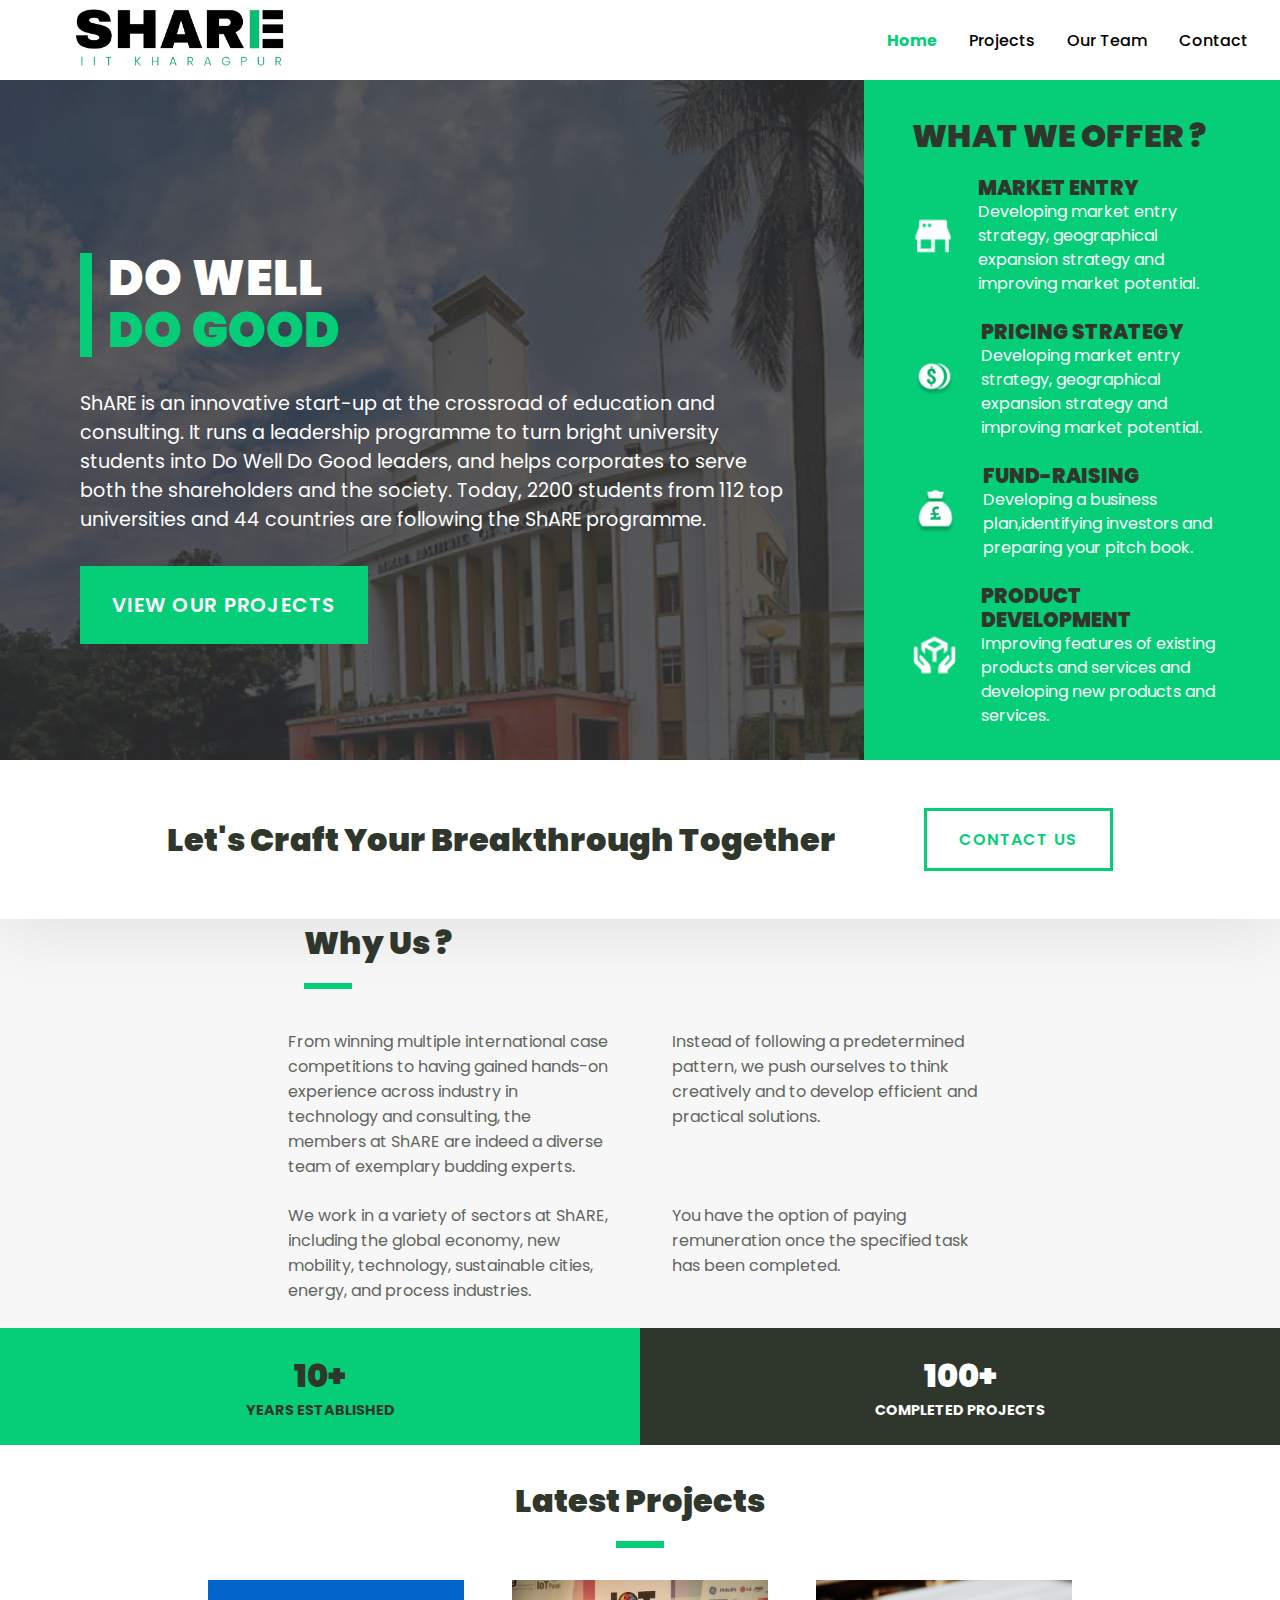
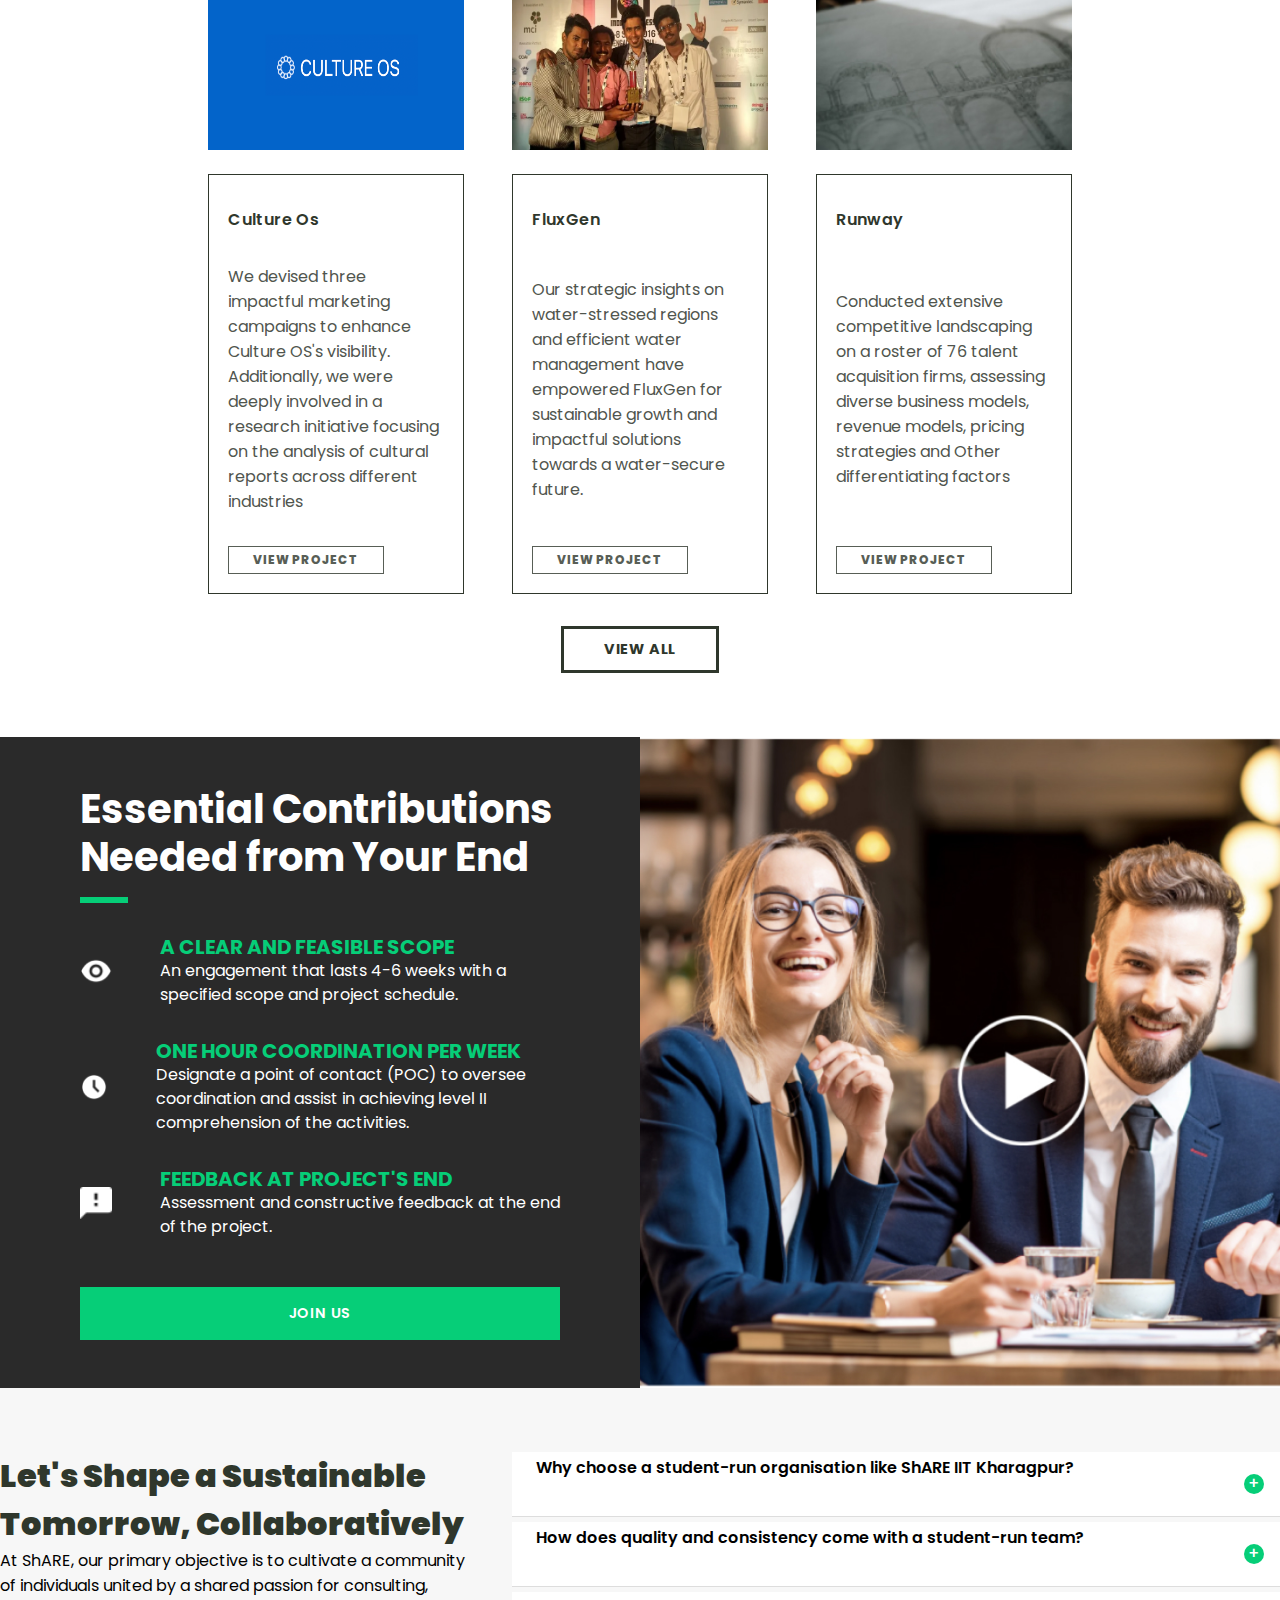
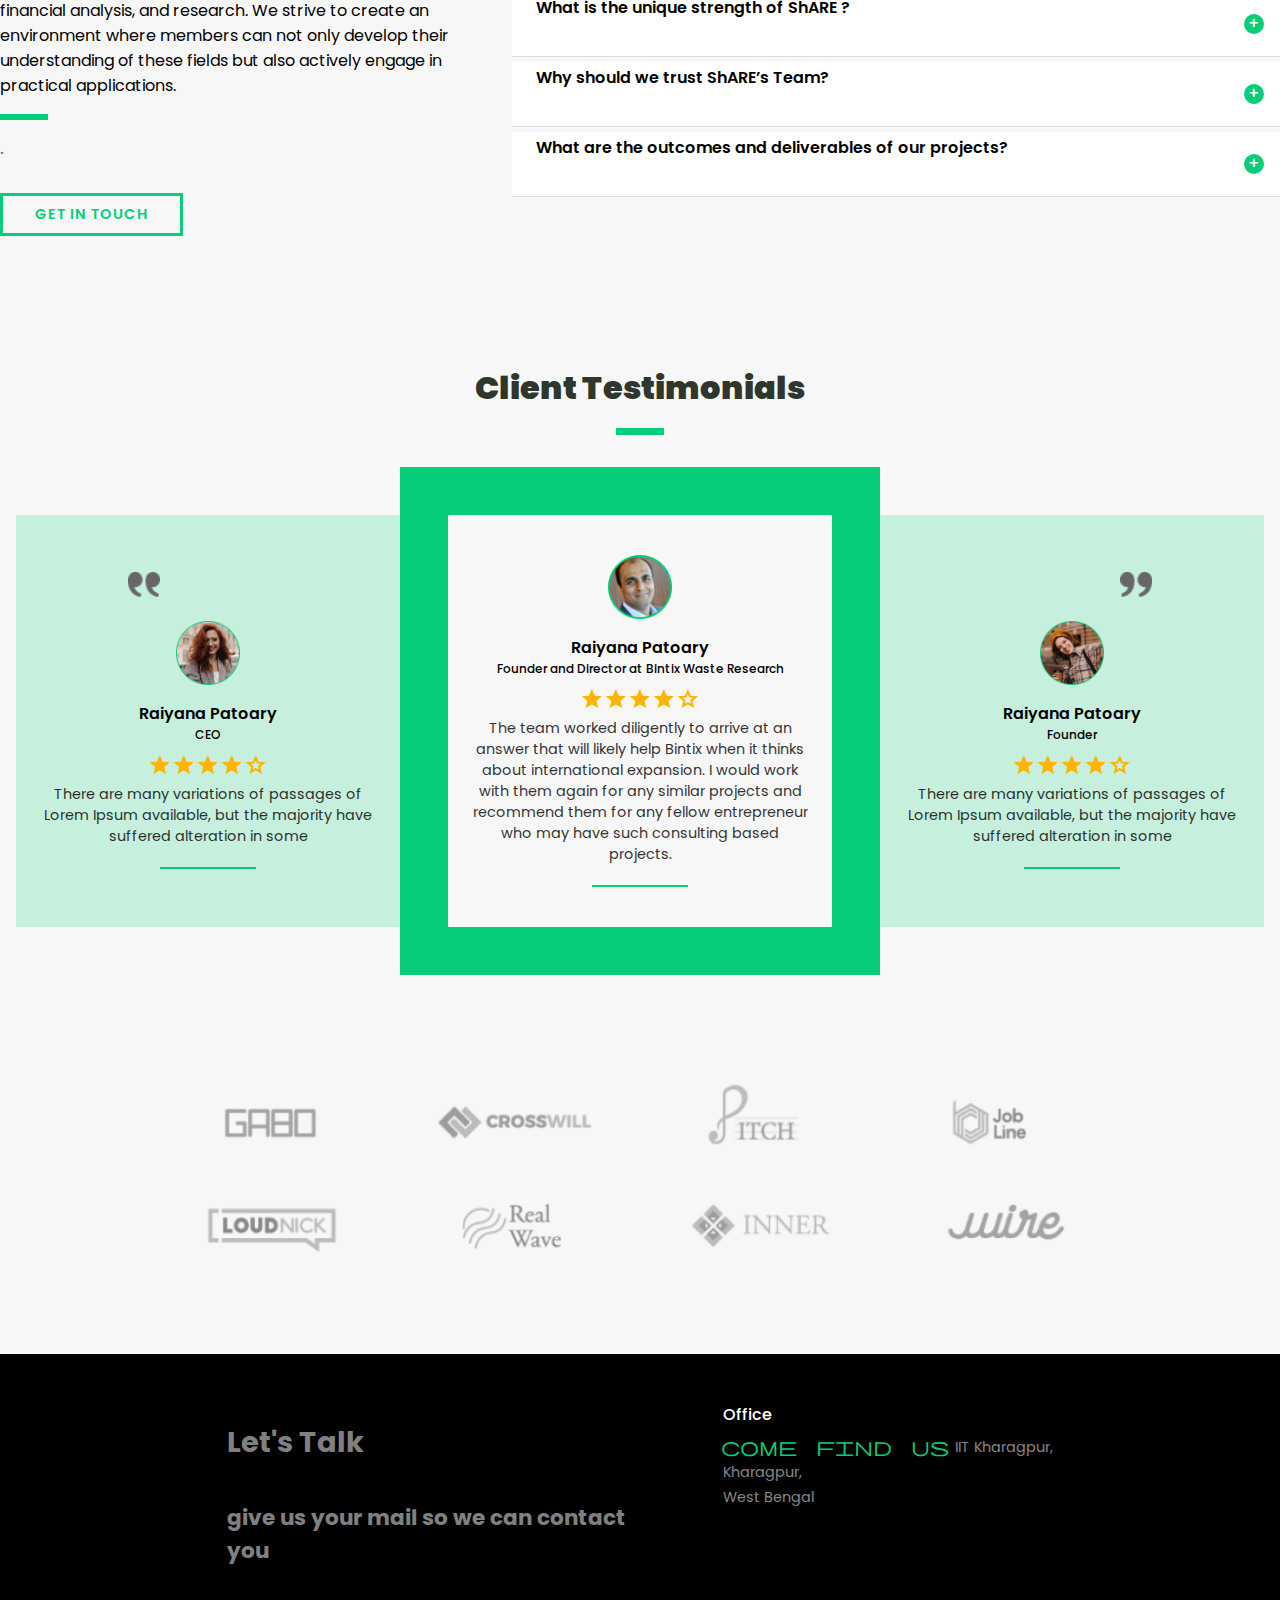
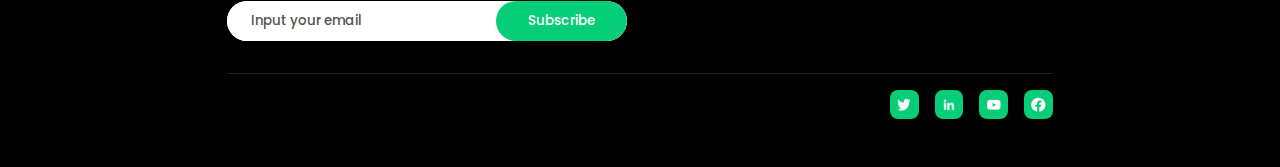
==== index.html @ a3099531 "Add files via upload" ====
<!DOCTYPE html>
<html lang="en">
<head>
    <meta charset="UTF-8">
    <meta name="viewport" content="width=device-width, initial-scale=1.0">
    <title>ShARE - IIT Kharagpur</title>
    <link rel="stylesheet" href="style.css">
</head>
<body>
    <div id="navbar">
        
        <div id="navLogo">
            <input id="menu" class="material-symbols-outlined" type="button" value="menu">
            <div id="sidebar">
                <a href="/" style="color: #06ce78; font-weight: bolder;">Home</a>
                <a href="projects.html">Projects</a>
                <a href="Team.html">Our Team</a>
                <a href="contact.html">Contact</a>
            </div>
            <img src="assets/Logo_Share.png" alt="" id="logo">
        </div>
        <div id="navLinks">
            <a href="/" style="color: #06ce78; font-weight: bolder;">Home</a>
            <a href="projects.html">Projects</a>
            <a href="Team.html">Our Team</a>
            <a href="contact.html">Contact</a>
        </div>
    </div>


    <div id="hero">
        <div id="heroLeft">
            <!-- <img id="heroBgImg" src="assets/hero-bg.jpg"> -->
            <div id="heroLeftContent">
                <br>
                <div id="heroMotto">
                    <span>DO WELL</span>
                    <span>DO GOOD</span>
                </div>
                <div id="heroAbout">
                    ShARE is an innovative start-up at the crossroad of education and consulting. It runs a leadership programme to turn bright university students into Do Well Do Good leaders, and helps corporates to serve both the shareholders and the society. Today, 2200 students from 112 top universities and 44 countries are following the ShARE programme.
                </div>
                <a href= "projects.html"><input id="heroBtn" type="button" value="VIEW OUR PROJECTS"></a>
            </div>
            
        </div>

        <div id="heroRight">
            <span id="heroOfferTitle">WHAT WE OFFER ?</span>
            <div id="heroOfferList">
                <div class="heroOfferItem">
                    <img class="heroOfferImg" src="assets/offer1.png">
                    <div class="heroOfferInfo">
                        <span class="heroOfferHead">MARKET ENTRY</span>
                        <span class="heroOfferText">Developing market entry strategy, geographical expansion strategy and improving market potential.
                        </span>
                    </div>
                </div>
                <div class="heroOfferItem">
                    <img class="heroOfferImg" src="assets/offer2.png">
                    <div class="heroOfferInfo">
                        <span class="heroOfferHead">PRICING STRATEGY</span>
                        <span class="heroOfferText">Developing market entry strategy, geographical expansion strategy and improving market potential.
                        </span>
                    </div>
                </div>
                <div class="heroOfferItem">
                    <img class="heroOfferImg" src="assets/offer3.png">
                    <div class="heroOfferInfo">
                        <span class="heroOfferHead">FUND-RAISING</span>
                        <span class="heroOfferText">Developing a business plan,identifying investors and preparing your pitch book.
                        </span>
                    </div>
                </div>
                <div class="heroOfferItem">
                    <img class="heroOfferImg" src="assets/offer4.png">
                    <div class="heroOfferInfo">
                        <span class="heroOfferHead">PRODUCT DEVELOPMENT</span>
                        <span class="heroOfferText">Improving features of existing products and services and developing new products and services.
                        </span>
                    </div>
                </div>
            </div>
        </div>

    </div>

    <div id="callToAction">
        <span>Let's Craft Your Breakthrough Together</span>
        <a href="contact.html"><input type="button" value="CONTACT US"></a>
    </div>

    <div id="whyUs">
        <div id="whyUsInfo">
            <span id="whyUsHead">Why Us ?<div class="greenBar"></div></span>
            <div class="whyUsTextBlock">
                <span>From winning multiple international case competitions to having gained hands-on experience across industry in technology and consulting, the members at ShARE are indeed a diverse team of exemplary budding experts.</span>
                <span>Instead of following a predetermined pattern, we push ourselves to think creatively and to develop efficient and practical solutions.</span>
            </div>
            <div class="whyUsTextBlock">
                <span>We work in a variety of sectors at ShARE, including the global economy, new mobility, technology, sustainable cities, energy, and process industries.</span>
                <span>You have the option of paying remuneration once the specified task has been completed.</span>
            </div>
            <br>
            <div id="whyUsStats">
                <div>
                    <span>10+</span>
                    <span>YEARS ESTABLISHED</span>
                </div>
                <div>
                    <span>100+</span>
                    <span>COMPLETED PROJECTS</span>
                </div>
            </div>
        </div>

    </div>

    <div id="projects">
        <span id="projectsHead">Latest Projects</span>
        <div class="greenBar"></div>
        <div id="projectsList">
            <div class="projectsItem">
                <img src="assets/CultureOS.png" alt="">
                <div class="projectInfo">
                    <span class="projectTitle">Culture Os</span>
                    <span class="projectText"> We devised three impactful marketing campaigns to enhance Culture OS's visibility. Additionally, we were deeply involved in a research initiative focusing on the analysis of cultural reports across different industries</span>
                    <input class="openProjectBtn" type="button" value="VIEW PROJECT">
                </div>
            </div>
            <div class="projectsItem">
                <img src="assets/Ganesh.jpg.webp" alt="">
                <div class="projectInfo">
                    <span class="projectTitle">FluxGen</span>
                    <span class="projectText">Our strategic insights on water-stressed regions and efficient water management have empowered FluxGen for sustainable growth and impactful solutions towards a water-secure future. </span>
                    <input class="openProjectBtn" type="button" value="VIEW PROJECT">
                </div>
            </div>
            <div class="projectsItem">
                <img src="assets/proj3.jpg" alt="">
                <div class="projectInfo">
                    <span class="projectTitle">Runway</span>
                    <span class="projectText">Conducted extensive competitive landscaping on a roster of 76 talent acquisition firms,
                        assessing diverse business models, revenue models, pricing strategies and Other differentiating factors</span>
                    <input class="openProjectBtn" type="button" value="VIEW PROJECT">
                </div>
            </div>
        </div>
        <a href="projects.html"><input id="openAllProjects" type="button" value="VIEW ALL"></a>
    </div>

    <div id="joinUs">
        <div id="joinUsContent">
            <span id="joinUsTitle">Essential Contributions Needed from Your End <div class="greenBar"></div></span>
            <div id="joinUsList">
                <div class="joinUsItem">
                    <img class="joinUsImg" src="assets/Eye.png">
                    <div class="joinUsInfo">
                        <span class="joinUsHead">A CLEAR AND FEASIBLE SCOPE</span>
                        <span class="joinUsText">An engagement that lasts 4-6 weeks with a specified scope and project schedule.
                        </span>
                    </div>
                </div>
                <div class="joinUsItem">
                    <img class="joinUsImg" src="assets/Clock.png">
                    <div class="joinUsInfo">
                        <span class="joinUsHead">ONE HOUR COORDINATION PER WEEK</span>
                        <span class="joinUsText">Designate a point of contact (POC) to oversee coordination and assist in achieving level II comprehension of the activities.
                        </span>
                    </div>
                </div>
                <div class="joinUsItem">
                    <img class="joinUsImg" src="assets/Vector.png">
                    <div class="joinUsInfo">
                        <span class="joinUsHead">FEEDBACK AT PROJECT'S END</span>
                        <span class="joinUsText">Assessment and constructive feedback at the end of the project.
                        </span>
                    </div>
                </div>
            </div>
            <input id="joinUsBtn" type="button" value="JOIN US">

        </div>
        <img src="assets/video-preview.jpg" alt="">
    </div>

    <div id="FAQ">
        <div id="FAQContent">
            <span id="FAQHeader">Let's Shape a Sustainable Tomorrow, Collaboratively</span>
            <span>At ShARE, our primary objective is to cultivate a community of individuals united by a shared passion for consulting, financial analysis, and research. We strive to create an environment where members can not only develop their understanding of these fields but also actively engage in practical applications.
            </span>
            <div class="greenBar"></div>
            <span id="FAQText"> .</span>
            <input id="getInTouchBtn" type="button" value="GET IN TOUCH">
        </div>

        <div id="FAQAccordian">

            <div class="FAQItem">
                <div class="FAQquestion">
                    <span>Why choose a student-run organisation like ShARE IIT Kharagpur?
                    </span>
                </div>
                <span>ShARE offers startups a unique advantage with its agile, cost-effective approach. Leveraging the fresh perspective of student members, the firm provides innovative solutions, competitive pricing, and unparalleled commitment. Backed by leaders with experience at top firms, ShARE brings dedication and enthusiasm, fostering long-term, mutually beneficial partnerships for success. </span>
            </div>

            <div class="FAQItem">
                <div class="FAQquestion">
                    <span>How does quality and consistency come with a student-run team?</span>
                </div>
                <span>ShARE, despite being student-run, upholds professionalism through rigorous recruitment, selecting high-achieving individuals with relevant expertise. Faculty mentorship from experienced IIT KGP staff ensures adherence to industry best practices. With a proven track record of surpassing expectations, ShARE's blend of youthful energy and mentorship distinguishes it, offering impactful and reliable project delivery.</span>
            </div>

            <div class="FAQItem">
                <div class="FAQquestion">
                    <span>What is the unique strength of ShARE ?
                    </span>
                </div>
                <span>Collaborating with ShARE brings benefits, but considerations include aligning schedules due to academic commitments, acknowledging the learning curve of student members, and addressing potential resource limitations. While offering fresh perspectives, ShARE transparently communicates its capacity constraints, suggesting scalability may be better suited for larger teams, yet offering adaptable solutions within its scope. </span>
            </div>

            <div class="FAQItem">
                <div class="FAQquestion">
                    <span> Why should we trust ShARE’s Team?</span>
                </div>
                <span>College consulting firms build trust by demonstrating expertise through successful                outcomes, transparent communication about services and fees, providing client testimonials and references, maintaining confidentiality, and fostering a client-centric approach. Consistent delivery on promises, ethical practices, and a focus on client success further enhance credibility and trustworthiness.
                </span>
            </div>

            <div class="FAQItem">
                <div class="FAQquestion">
                    <span>What are the outcomes and deliverables of our projects?</span>
                </div>
                <span>Offering market research, data analysis, business plans, and implementation strategies demonstrates a comprehensive consulting approach, showcasing a commitment to delivering valuable insights. Our society becomes a valuable resource for businesses seeking effective consulting services.</span>
            </div>
        </div>
    </div>

    <div id="reviews">
        <span id="reviewsHead">Client Testimonials</span>
        <div class="greenBar"></div>
        <div id="testimonials">
            <div id="review1">
                <img src="assets/apostrophe-open.png">
                <img class="reviewImg" src="assets/reviewer1.png">
                <span class="reviewName">Raiyana Patoary</span>
                <span class="reviewPosition">CEO</span>
                <div class="rating">
                    <span class="material-symbols-outlined" style="font-variation-settings: 'FILL' 1, 'wght' 400, 'GRAD' 0, 'opsz' 24">star</span>
                    <span class="material-symbols-outlined" style="font-variation-settings: 'FILL' 1, 'wght' 400, 'GRAD' 0, 'opsz' 24">star</span>
                    <span class="material-symbols-outlined" style="font-variation-settings: 'FILL' 1, 'wght' 400, 'GRAD' 0, 'opsz' 24">star</span>
                    <span class="material-symbols-outlined" style="font-variation-settings: 'FILL' 1, 'wght' 400, 'GRAD' 0, 'opsz' 24">star</span>
                    <span class="material-symbols-outlined" style="font-variation-settings: 'FILL' 0, 'wght' 400, 'GRAD' 0, 'opsz' 24">star</span>
                </div>
                <span class="reviewText">There are many variations of passages of Lorem Ipsum available, but the majority have suffered alteration in some</span>
                <div class="greenBarLong"></div>
            </div>

            <div id="review2">
                <img class="reviewImg" src="assets/reviewer2.png">
                <span class="reviewName">Raiyana Patoary</span>
                <span class="reviewPosition">Founder and Director at Bintix Waste Research</span>
                <div class="rating">
                    <span class="material-symbols-outlined" style="font-variation-settings: 'FILL' 1, 'wght' 400, 'GRAD' 0, 'opsz' 24">star</span>
                    <span class="material-symbols-outlined" style="font-variation-settings: 'FILL' 1, 'wght' 400, 'GRAD' 0, 'opsz' 24">star</span>
                    <span class="material-symbols-outlined" style="font-variation-settings: 'FILL' 1, 'wght' 400, 'GRAD' 0, 'opsz' 24">star</span>
                    <span class="material-symbols-outlined" style="font-variation-settings: 'FILL' 1, 'wght' 400, 'GRAD' 0, 'opsz' 24">star</span>
                    <span class="material-symbols-outlined" style="font-variation-settings: 'FILL' 0, 'wght' 400, 'GRAD' 0, 'opsz' 24">star</span>
                </div>
                <span class="reviewText">The team worked diligently to arrive at an answer that will likely help Bintix when it thinks about international expansion. I would work with them again for any similar projects and recommend them for any fellow entrepreneur who may have such consulting based projects.</span>
                <div class="greenBarLong"></div>
            </div>

            <div id="review3">
                <img src="assets/apostrophe-close.png">
                <img class="reviewImg" src="assets/reviewer3.png">
                <span class="reviewName">Raiyana Patoary</span>
                <span class="reviewPosition">Founder</span>
                <div class="rating">
                    <span class="material-symbols-outlined" style="font-variation-settings: 'FILL' 1, 'wght' 400, 'GRAD' 0, 'opsz' 24">star</span>
                    <span class="material-symbols-outlined" style="font-variation-settings: 'FILL' 1, 'wght' 400, 'GRAD' 0, 'opsz' 24">star</span>
                    <span class="material-symbols-outlined" style="font-variation-settings: 'FILL' 1, 'wght' 400, 'GRAD' 0, 'opsz' 24">star</span>
                    <span class="material-symbols-outlined" style="font-variation-settings: 'FILL' 1, 'wght' 400, 'GRAD' 0, 'opsz' 24">star</span>
                    <span class="material-symbols-outlined" style="font-variation-settings: 'FILL' 0, 'wght' 400, 'GRAD' 0, 'opsz' 24">star</span>
                </div>
                <span class="reviewText">There are many variations of passages of Lorem Ipsum available, but the majority have suffered alteration in some</span>
                <div class="greenBarLong"></div>
            </div>
        </div>
        <div class="slider-container">
            <div class="slides">
                <div class="slide"><img src="assets/c2.png" alt="Image 1"></div>
                <div class="slide"><img src="assets/c1.png" alt="Image 2"></div>
                <div class="slide"><img src="assets/c3.png" alt="Image 3"></div>
                <!-- Add more slides as needed -->
            </div>
        
            <div class="slider-btn prev" onclick="prevSlide()">&#10094;</div>
            <div class="slider-btn next" onclick="nextSlide()">&#10095;</div>
        </div>
    </div>

    <div id="clients">
        <img src="assets/Clients.png" alt="Our Clients">
    </div>

    <div id="footerContainer">
        <div id="footer">
            <div id="footerLinks">
                <div id="newsletter">
                    <span class="heading"><h1>Let's Talk</h1></span>
                    <span class="subheading"><h2>give us your mail so we can contact you</h2></span>
                    <div id="newletterSub">
                        <input type="email" placeholder="Input your email">
                        <input type="button" value="Subscribe">
                    </div>
                </div>
                <div class="footerLinksBlock">
                    <span>Office</span>
                    <div id="address">
                        <span class="material-symbols-outlined">Come Find Us</span>
                        <span>IIT Kharagpur,<br>Kharagpur,<br>West Bengal</span>
                    </div>
                </div>
            </div>
            <div id="footerSocials">
                <a href="https://twitter.com/IitShare74714"><img src="assets/twitter.png" alt="Twitter"> </a>
                <a href="https://www.linkedin.com/company/share-iit-kharagpur/mycompany/"><img src="assets/linkedin.png" alt="Linkedin"> </a>
                <a href="https://www.youtube.com/@shareiitkharagpur4101"><img src="assets/youtube.png" alt="YouTube"> </a>
                <a href="https://www.facebook.com/share.iitkgp"><img src="assets/facebook.png" alt="Facebook"> </a>
            </div>
        </div>    
    </div>
    <!-- <script src="app.js"></script> -->
    <script >
        let currentIndex = 0;
const totalSlides = document.querySelectorAll('.slide').length;
 function showSlide(index) {
        const slides = document.querySelector('.slides');
        if (index < 0) {
            currentIndex = totalSlides - 1;
        } else if (index >= totalSlides) {
            currentIndex = 0;
        } else {
            currentIndex = index;
        }

        const translateValue = -currentIndex * 100 + '%';
        slides.style.transform = `translateX(${translateValue})`;
    }

    function nextSlide() {
        showSlide(currentIndex + 1);
    }

    function prevSlide() {
        showSlide(currentIndex - 1);
    }

    // Auto slide every 3 seconds (adjust as needed)
    setInterval(nextSlide, 5000);




    const faqs = document.querySelectorAll(".FAQItem");
console.log(faqs)

const openFAQ = (i) => {
    faqs.forEach((a, j) => {
        if (i == j) {
            a.classList.toggle("active")
        }
        else {
            a.classList.remove('active');
        }
    })
}

faqs.forEach((a, i) => {
    a.addEventListener("click", () => { openFAQ(i) })
})

document.getElementById('hamburger-menu').addEventListener('click', function () {
    var navLinks = document.getElementById('navLinks');
    navLinks.style.display = (navLinks.style.display === 'flex') ? 'none' : 'flex';
});


    </script>
</body>
</html>
---- style.css ----
@import url('https://fonts.googleapis.com/css2?family=Poppins:wght@100;200;300;400;500;600;700;800;900&display=swap');
@import url("https://fonts.googleapis.com/css2?family=Material+Symbols+Outlined:opsz,wght,FILL,GRAD@20..48,100..700,0..1,-50..200");

body {
    margin: 0;
    font-family: 'Poppins', sans-serif;
  
}

:root {
    --green: #06ce78;
    --gray: #2f372c;
    --light-gray: #50554e;
}

* { 
    font-family: 'Poppins', sans-serif;
}

#navbar {
    width: 100%;
    box-sizing: border-box;
    padding: 0 2rem;
    display: flex;
    flex-direction: row;
    justify-content: space-between;
    align-items: center;
    position: fixed;
    top: 0;
    left: 0;
    background: white;
    z-index: 100;
    height: 5rem;
}

#navLinks {
    display: flex;
    flex-direction: row;
    column-gap: 2rem;
}

#navLinks a {
    text-decoration: none;
    font-family: 'Poppins', sans-serif;
    color: black;
    font-weight: 500;
}

#navLinks a:hover {
    text-decoration: underline;
    text-underline-position: from-font;
}
#menu {
    background: transparent;
    border: none;
    display: none;
    color: var(--text-color);
}

#navLogo{
    display: flex;
    flex-direction: row;
    column-gap: 20px;
    margin-bottom: 5px;
}
#sidebar {
    display: flex;
    height: 100%;
    position: fixed;
    top: 0;
    left: -100vw;
    padding: 3rem;
    flex-direction: column;
    row-gap: 2rem;
    background: #edeae5;
    transition: all 0.5s;
    box-shadow: 100rem 0 0 200rem #2c181000;
}


#menu:focus ~ #sidebar {
    box-shadow: 100rem 0 0 200rem #2c181099;
    left: 0;
}

#sidebar:active {
    box-shadow: 100rem 0 0 200rem #2c181099;
    left: 0;
}


#sidebar a {
    text-decoration: none;
    color: var(--text-color);
    font-family: var(--font-sans);
    font-size: 1.25rem;

}

#hero {
    width: 100%;
    display: flex;
    flex-direction: row;
    margin-top: 5rem;
}



#heroLeft {
    background-image: url(assets/hero-bg.jpg);
    background-size: cover;
    background-position: center center;
}

#heroBgImg {
    width: 100%;
    height: 100%;
    position: absolute;
    z-index: 0;
    object-fit: cover;
    filter: brightness(0.2) contrast(0.8);
}

#heroLeftContent {
    display: flex;
    flex-direction: column;
    row-gap: 2rem;
    box-sizing: border-box;
    padding: 3rem 5rem ;
    background: #333c;
    width: 100%;
    height: 100%;
    justify-content: center;
}

#heroMotto {
    z-index: 1;
    display: flex;
    flex-direction: column;
    border: solid var(--green);
    border-width: 0 0 0 0.75rem;
    padding: 0 1rem;
}

#heroMotto span {
    font-weight: 900;
    font-size: 3rem;
    line-height: 3.25rem;
    letter-spacing: 0.075rem;
}

#heroMotto span:nth-child(1) {
    color: white;

}

#heroMotto span:nth-child(2) {
    color: var(--green);
}

#heroAbout {
    z-index: 1;
    color: white;
    font-weight: 400;
    font-size: 1.2em;
}

#heroBtn {
    z-index: 1;
    color: white;
    font-weight: 600;
    font-size: 1.25rem;
    padding: 1.5rem 2rem;
    background: var(--green);
    border: none;
    width: max-content;
    letter-spacing: 0.08rem;
    cursor: pointer;
    
}

#heroRight {
    background: var(--green);
    display: flex;
    flex-direction: column;
    padding: 2rem 3rem;
    width: 100%;
}

#heroOfferTitle {
    font-size: 2rem;
    font-weight: 900;
    color: var(--gray);
    margin-bottom: 1rem;
}

#heroOfferList {
    display: flex;
    flex-direction: column;
    row-gap: 1.5rem;
}

.heroOfferItem {
    display: flex;
    flex-direction: row;
    column-gap: 1.5rem;
}

.heroOfferInfo {
    display: flex;
    flex-direction: column;
}

.heroOfferImg {
    margin: auto;
    height: 3rem;
    width: 3rem;

}

.heroOfferHead {
    color: var(--gray);
    font-weight: 900;
    font-size: 1.25rem;
    line-height: 1.5rem;

}

.heroOfferText {
    color: white;
    font-weight: 400;
    font-size: 1rem;
    line-height: 1.5rem;

}

#callToAction {
    padding: 3rem 5rem;
    width: 100%;
    box-sizing: border-box;
    z-index: 100;
    box-shadow: 0 1rem 4rem #6662;
    display: flex;
    flex-direction: row;
    align-items: center;
    justify-content: space-evenly;
}

#callToAction span {
    color: var(--gray);
    font-weight: 900;
    font-size: 2rem;
}

#callToAction input[type=button] {
    color: var(--green);
    font-weight: 600;
    font-size: 1rem;
    padding: 1rem 2rem;
    background: white;
    border: solid var(--green) 0.2rem;
    width: max-content;
    letter-spacing: 0.08rem;
    transition: all 0.2s;
    cursor: pointer;
}

#callToAction input[type=button]:hover {
    color: white;
    font-weight: 700;
    background: var(--green);
}

#whyUs {
    display: flex;
    flex-direction: row;
    width: 100%;
}

#whyUs img {
    height: 40rem;
    z-index: -1;
}

#whyUsInfo {
    display: flex;
    flex-direction: column;
    width: 100%;
    background: #00000008;
}

#whyUsHead {
    color: var(--gray);
    font-weight: 900;
    font-size: 2rem;
    margin: auto auto 0px auto;
    width: 44rem;
    padding-left: 2rem ;
}

.whyUsTextBlock {
    display: flex;
    flex-direction: row;
    column-gap: 4rem;
    margin: 1.5rem auto 0 auto;
    padding-left: 2rem;
    padding-right: 2rem;
}

.whyUsTextBlock span {
    color:var(--light-gray);
    opacity: 0.9;
    width: 20rem;
}

#whyUsStats {
    width: 100%;
    display: flex;
    flex-direction: row;
    margin-top: auto;
}

#whyUsStats div {
    padding: 1.5rem 0;
    width: 50%;
    box-sizing: border-box;
    display: flex;
    flex-direction: column;
    align-items: center;
}

#whyUsStats div:nth-child(1) {
    background: var(--green);
    color: var(--gray);
}

#whyUsStats div:nth-child(2) {
    background: var(--gray);
    color: white;
}

#whyUsStats div span:nth-child(1) {
    font-size: 2rem;
    font-weight: 900;
}

#whyUsStats div span:nth-child(2) {
    font-size: 0.9rem;
    font-weight: 700;
}


#projects {
    display: flex;
    flex-direction: column;
    width: 100%;
    box-sizing: border-box;
    padding: 2rem;
    align-items: center;
}

#projects2 {
    display: flex;
    flex-direction: column;
    width: 100%;
    box-sizing: border-box;
    padding: 2rem;
    align-items: center;
    
}

#navLogo img{
    max-height: 80px !important;
} 
#projectsHead {
    font-size: 2rem;
    font-weight: 900;
    color: var(--gray);
}

.greenBar {
    width: 3rem;
    margin: 1rem 0;
    height: 0.4rem;
    background: var(--green);
}

#projectsList {
    display: flex;
    flex-direction: row;
    column-gap: 3rem;
    margin-top: 1rem;
}

.projectsItem {
    display: flex;
    flex-direction: column;
    row-gap: 1.5rem;
    width: 16rem;
}

.projectsItem img {
   width: 100%;
    height: auto;
    aspect-ratio: 3/2;

}

.projectInfo {
    width: 100%;
    box-sizing: border-box;
    padding: 2rem 1.2rem 1.2rem 1.2rem;
    border: solid var(--gray) 0.05rem;
    display: flex;
    flex-direction: column;
    row-gap: 2rem;
    height: 420px;
    justify-content:space-between;
    
}

.projectTitle {
    color: var(--gray);
    font-weight: 600;
    letter-spacing: 0.025rem;
}

.projectText {
    width: 100%;
    color: var(--light-gray);
}

.openProjectBtn {
    background: white;
    padding: 0.25rem 1.5rem;
    color: var(--gray);
    border: solid var(--gray) 0.1rem;
    width: max-content;
    font-weight: 800;
    font-size: 0.75rem;
    letter-spacing: 0.05rem;
    opacity: 0.8;
    transition: all 0.2s;
    cursor: pointer;
}

.openProjectBtn:hover {
    background: var(--gray);
    color: white;
}

#openAllProjects {
    background: white;
    padding: 0.6rem 2.5rem;
    color: var(--gray);
    border: solid var(--gray) 0.2rem;
    width: max-content;
    font-weight: 700;
    font-size: 0.9rem;
    letter-spacing: 0.05rem;
    margin: 2rem;
    transition: all 0.2s;
    cursor: pointer;
}

#openAllProjects:hover {
    background: var(--gray);
    color: white;
}

#joinUs {
    display: flex;
    flex-direction: row;
}

#joinUsTitle {
    font-size: 2.5rem;
    line-height: 3rem;
    font-weight: 700;
    color: white;
}

#joinUsContent {
    display: flex;
    flex-direction: column;
    background: #2a2a2a;
    padding: 3rem calc(25vw - 15rem);
}


#joinUsList {
    display: flex;
    flex-direction: column;
    row-gap: 2rem;
    margin: 1rem 0;
}

.joinUsItem {
    display: flex;
    flex-direction: row;
    column-gap: 3rem;
}

.joinUsInfo {
    display: flex;
    flex-direction: column;
}

.joinUsImg {
    margin: auto;
    height: 2rem;
    width: 2rem;

}

.joinUsHead {
    color: var(--green);
    font-weight: 700;
    font-size: 1.25rem;
    line-height: 1.5rem;

}

.joinUsText {
    color: white;
    font-weight: 400;
    font-size: 1rem;
    line-height: 1.5rem;

}

#joinUsBtn {
    background-color: var(--green);
    border: none;
    padding: 1rem 2rem;
    color: white;
    font-size: 0.9rem;
    font-weight: 600;
    letter-spacing: 0.05rem;
    margin-top: 2rem;
    cursor: pointer;
    transition: all 0.2s;
}

#joinUs > img { 
    width: 50%;
    object-fit: cover;

}

#FAQAccordian {
    display: flex;
    flex-direction: column;
}

#FAQ {
    background: #f7f7f7;
    display: flex;
    flex-direction: row;
    width: 100%;
    padding: 4rem 0;
}

#FAQContent {
    display: flex;
    flex-direction: column;
    max-width: 30rem;
    margin: 0 1rem 0 auto;
}

#FAQHeader {
    font-weight: 900;
    font-size: 2rem;
    color: var(--gray);
}

#FAQText {
    font-weight: 500;
    font-size: 1rem;
    opacity: 0.8;
    color: var(--light-gray); 
}

#getInTouchBtn {
    padding: 0.5rem 2rem;
    background: none;
    border: solid var(--green) 0.2rem;
    color: var(--green);
    font-weight: 600;
    letter-spacing: 0.05rem;
    font-size: 0.9rem;
    width: max-content;
    margin-top: 2rem;
    transition: all 0.2s;
    cursor: pointer;
}

#getInTouchBtn:hover {
    background: var(--green);
    color: white;
    font-weight: 700;
}


#FAQAccordian {
    margin: 0 auto 0 1rem;
    display: flex;
    flex-direction: column;
    max-width: 50rem;
}

.FAQItem {
    display: flex;
    flex-direction: column;
    max-height: 4rem;
    overflow: hidden;
    background: white;
    border: solid #ddd;
    border-width: 0 0 0.05rem 0;
    transition: all 0.5s ease-in-out;
    margin-bottom: 5px;
}


.FAQquestion {
    display: flex;
    flex-direction: row;
    height: 4rem;
    padding-bottom: 5px;
    margin-bottom: 1px;
    /* align-items: center; */
    justify-content: space-between;
}

.FAQquestion span {
    min-height: 4rem;
    display: block;
    line-height: 2rem;
    padding: 0 1.5rem;
    font-weight: 600;
    box-sizing: border-box;
}

.FAQquestion::after {
    content: "+";
    display: block;
    height: 1.25rem;
    width: 1.25rem;
    background: var(--green);
    color: white;
    font-weight: 500;
    font-size: 1rem;
    text-align: center;
    line-height: 1.25rem;
    margin-right: 1rem;
    border-radius: 2rem;
    position:relative;
    top:35%;
}

.FAQItem > span {
    padding: 0 1.5rem 1rem 1.5rem;
    color: var(--light-gray);
    opacity: 0;
    transition: all 0.5s ease-in-out;
    overflow-y: scroll;
}

.FAQItem.active {
    max-height: 10rem;
}

.FAQItem.active .FAQquestion::after {
    content: "-";
}

.FAQItem.active > span {
    margin-top: -0.5rem;
    opacity: 0.8;
}

#reviews {
    display: flex;
    flex-direction: column;
    align-items: center;
    background: #f7f7f7;
    padding: 4rem 0;
}

#reviewsHead {
    font-size: 2rem;
    font-weight: 900;
    color: var(--gray);
}

#testimonials {
    display: flex;
    flex-direction: row;
    column-gap: 3rem;
    margin-top: 4rem;
}

#review1, #review2, #review3 {
    display: flex;
    flex-direction: column;
    width: 24rem;
    align-items: center;
    box-sizing: border-box;
    padding: 2.5rem 1.5rem;
    justify-content: center
}

#review1 img:nth-child(1) {
    margin-right: 8rem;
    margin-bottom: 1.5rem;
    width: 2rem;
}

#review3 img:nth-child(1) {
    margin-left: 8rem;
    margin-bottom: 1.5rem;
    width: 2rem;
}

.reviewImg {
    width: 4rem;
    height: 4rem;
}

.reviewName {
    font-size: 1rem;
    font-weight: 600;
    margin: 1rem 0 0 0;
}

.reviewPosition {
    font-size: 0.75rem;
    font-weight: 500;
}
.rating {
    display: flex;
    flex-direction: row;
    margin: 0.5rem 0;
}
.rating span {
    color: #ffb400;
}

.reviewText {
    text-align: center;
    opacity: 0.8;
    font-size: 0.9rem;
}

.greenBarLong {
    width: 6rem;
    height: 0.15rem;
    background: var(--green);
    margin-top: 1.25rem;
}

#review1, #review3 {
    background: #c7efde;
}

#review2 {
    outline: solid var(--green);
    outline-width: 3rem;
    z-index: 10;
}

#clients {
    padding: 4rem 0;
    background: #f7f7f7;
    width: 100%;
    display: flex;
    flex-direction: column;
    align-items: center;
}

#clients > img {
    width: min(100vw, 64rem);
}

#footerContainer {
    width: 100%;
    background: black;
    display: flex;
    flex-direction: column;
    align-items: center;
}

#footer {
    padding: 3rem 4rem;
    width: max-content;
    box-sizing: border-box;
    display: flex;
    flex-direction: column;
}

#footerLinks {
    display: flex;
    flex-direction: row;
    width: max-content;
    margin: 0 auto;
    padding: 0 0 1rem 0;
    border-bottom: solid #ddd2 0.1rem;
    column-gap: 6rem;
}

#newsletter {
    display: flex;
    flex-direction: column;
    max-width: 25rem;
}

#newsletter span {
    color: white;
    font-size: 0.9rem;
    opacity: 0.5;
}

#newletterSub {
    display: flex;
    flex-direction: row;
    border-radius: 4rem;
    height: 2.5rem;
    margin: 1rem 0;
    background-color: white;
    overflow: hidden;
}

#newletterSub input[type=email] {
    width: 100%;
    padding: 0 1.5rem;
    height: 2.5rem;
    margin: 0;
    border: none;
    outline: navajowhite;
    font-weight: 600;
}

#newletterSub input[type=email]::placeholder {
    font-weight: 500;
    color: var(--light-gray);
}

#newletterSub input[type=email] {
    width: 100%;
}

#newletterSub input[type=button] {
    padding: 0 2rem;
    color: white;
    border: none;
    background: var(--green);
    border-radius: 4rem;
    font-weight: 500;
    cursor: pointer;
}

.footerLinksBlock {
    display: flex;
    flex-direction: column;
}

.footerLinksBlock > span:nth-child(1) {
    color: white;
    font-weight: 500;
    margin-bottom: 0.4rem;
}

.footerLinksBlock a {
    color: #fff8;
    text-decoration: none;
    font-size: 0.9rem;
    line-height: 1.5rem;
    font-weight: 300;
}

.footerLinksBlock a:hover {
    text-decoration: underline;
    color: #fffc;
    text-underline-position: from-font;
}

#address span.material-symbols-outlined {
    color: var(--green);
    font-variation-settings:
    'FILL' 1,
    'wght' 900,
    'GRAD' 0,
    'opsz' 24;
    font-size: 1.2rem;
    transform: translate(-0.1rem, 0.25rem);

}

#address span {
    color: #fff8;
    font-size: 0.9rem;
    font-weight: 400;
}

#footerSocials {
    display: flex;
    flex-direction: row;
    width: 100%;
    justify-content: flex-end;
    column-gap: 1rem;
}

#footerSocials a {
    display: flex;
    align-items: center;
    justify-content: center;
    height: 1.8rem;
    width: 1.8rem;
    background: var(--green);
    border-radius: 0.5rem;
    margin-top: 1rem;
    transition: all 0.2s;
}

#footerSocials a:hover {
    transform: scale(1.1);
}

#footerSocials a img {
    height: 0.9rem;
    width: 0.9rem;
    object-fit: contain;
}


.slider-container {
    position: relative;
    max-width: 400px;
    margin: auto;
    overflow: hidden;
    display:none;
}

.slides {
    display: flex;
    transition: transform 0.5s ease-in-out;
}

.slide {
    min-width: 100%;
    
    
}
.slide img{
    width:100%;
    height:100%;
    object-fit: cover;
    background-repeat: none;
    
}

.slider-btn {
    position: absolute;
    top: 50%;
    color:var(--green);
    transform: translateY(-50%);
    font-size: 24px;
    cursor: pointer;
}

.prev {
    left: 2px;
}

.next {
    right: 2px;
}

@media screen and (max-width: 900px) {
    :root{
        font-size: small;
    }
    #hero {
        width: 100%;
        display: flex;
        flex-direction: row;
        margin-top: 5rem;
        flex-wrap: wrap;
    }
}
@media screen and (max-width: 768px) {
    #menu {
        background: transparent;
        border: none;
        display: flex;
        color: var(--text-color);
    }
    #navLinks {
        display: none;
        flex-direction: row;
        column-gap: 2rem;
    }
    

.FAQquestion::after {
    content: "+";
    display: block;
    height: 1.25rem;
    width: 1.25rem;
    background: var(--green);
    color: white;
    font-weight: 500;
    font-size: 1rem;
    text-align: center;
    line-height: 1.25rem;
    margin-right: 1rem;
    border-radius: 2rem;
    position: relative;
    top: 35%;
}
    #whyUsHead {
        color: var(--gray);
        font-weight: 900;
        font-size: 2rem;
        margin: 10px;
        width: 44rem;
        padding-left: 2rem ;
    }
    .whyUsTextBlock {
        display: flex;
        flex-direction: row;
        flex-wrap: wrap;
        column-gap: 4rem;
        margin: 1.5rem auto 0 auto;
        padding-left: 2rem;
        padding-right: 2rem;
        row-gap: 10px;
        justify-content: center;
    }
    #whyUs {
        display: none;
        flex-direction: row;
        width: 100%;
    }
    #joinUs > img {
        display:none;

    }

    #joinUsContent{
        padding:35px;
       
       
    }
    
    #projectsList {
        display: flex;
        flex-direction: row;
        column-gap: 3rem;
        margin-top: 1rem;
        flex-wrap: wrap;
        justify-content: center;
        row-gap: 10px;
    }
    #getInTouchBtn{
        margin-top: 15px;
    }
    #FAQ{
        display: flex;
        flex-wrap: wrap;
        row-gap: 15px;
        align-items: center;
        justify-content: center;
        
    }
    #FAQContent{
        margin-left: 10px;
        margin-bottom:60px;
        padding:35px;
    }
    #FAQAccordian {
        margin-right: 10px;
        size:10px;
    }
    #imgs{
        display: none;
    }
    #navLogo img{
        
        position:absolute;
        right:0%;
        height:40px;
        top:15%;
        max-width:120px;
    }

    #callToAction span {
        color: var(--gray);
        font-weight: 900;
        font-size: 2rem;
        word-spacing: 20px;
        letter-spacing: 0.5px;
    }
    #review1{
        display: none;
    }
    #review3{
        display: none;
    }

    .FAQquestion::after{
        display:none;
    }

    .FAQquestion span{
       text-decoration: #06ce78 underline 0.8px;
       text-underline-offset:4px;
    } 

    .FAQItem.active > span {
        margin-top: 0.5rem;
        opacity: 0.8;
    }
    #footerContainer {
        width: 100%;
        background: black;
        display: none;
        flex-direction: column;
        align-items: center;
    }
    #joinUsTitle {
        font-size: 2.5rem;
        line-height: 3rem;
        font-weight: 700;
        color: white;
        word-spacing: 5px;
    }

    #clients{
        display:none;
    }
    #FAQHeader {
        font-weight: 900;
        font-size: 1.6rem;
        color: var(--gray);
        margin-bottom: 40px;
    }
    
    #callToAction input[type=button]{
        position:relative;
        left: -38%;
        margin-top:20px;
        
    }
    #callToAction {
        flex-direction: column;
    }
    #testimonials {
        display: none;
        flex-direction: row;
        column-gap: 3rem;
        margin-top: 4rem;
    }

    .slider-container {
        position: relative;
        max-width: 400px;
        margin: auto;
        overflow: hidden;
        display:inline-block;
    }
    
    .projectsItem {
        display: flex;
        flex-direction: column;
        row-gap: 1.5rem;
        width: 20rem;
        margin-bottom:2rem;
        

    }

    .projectText {
        width: 100%;
        color: var(--light-gray);
        font-size: 1.2rem;
    }
}
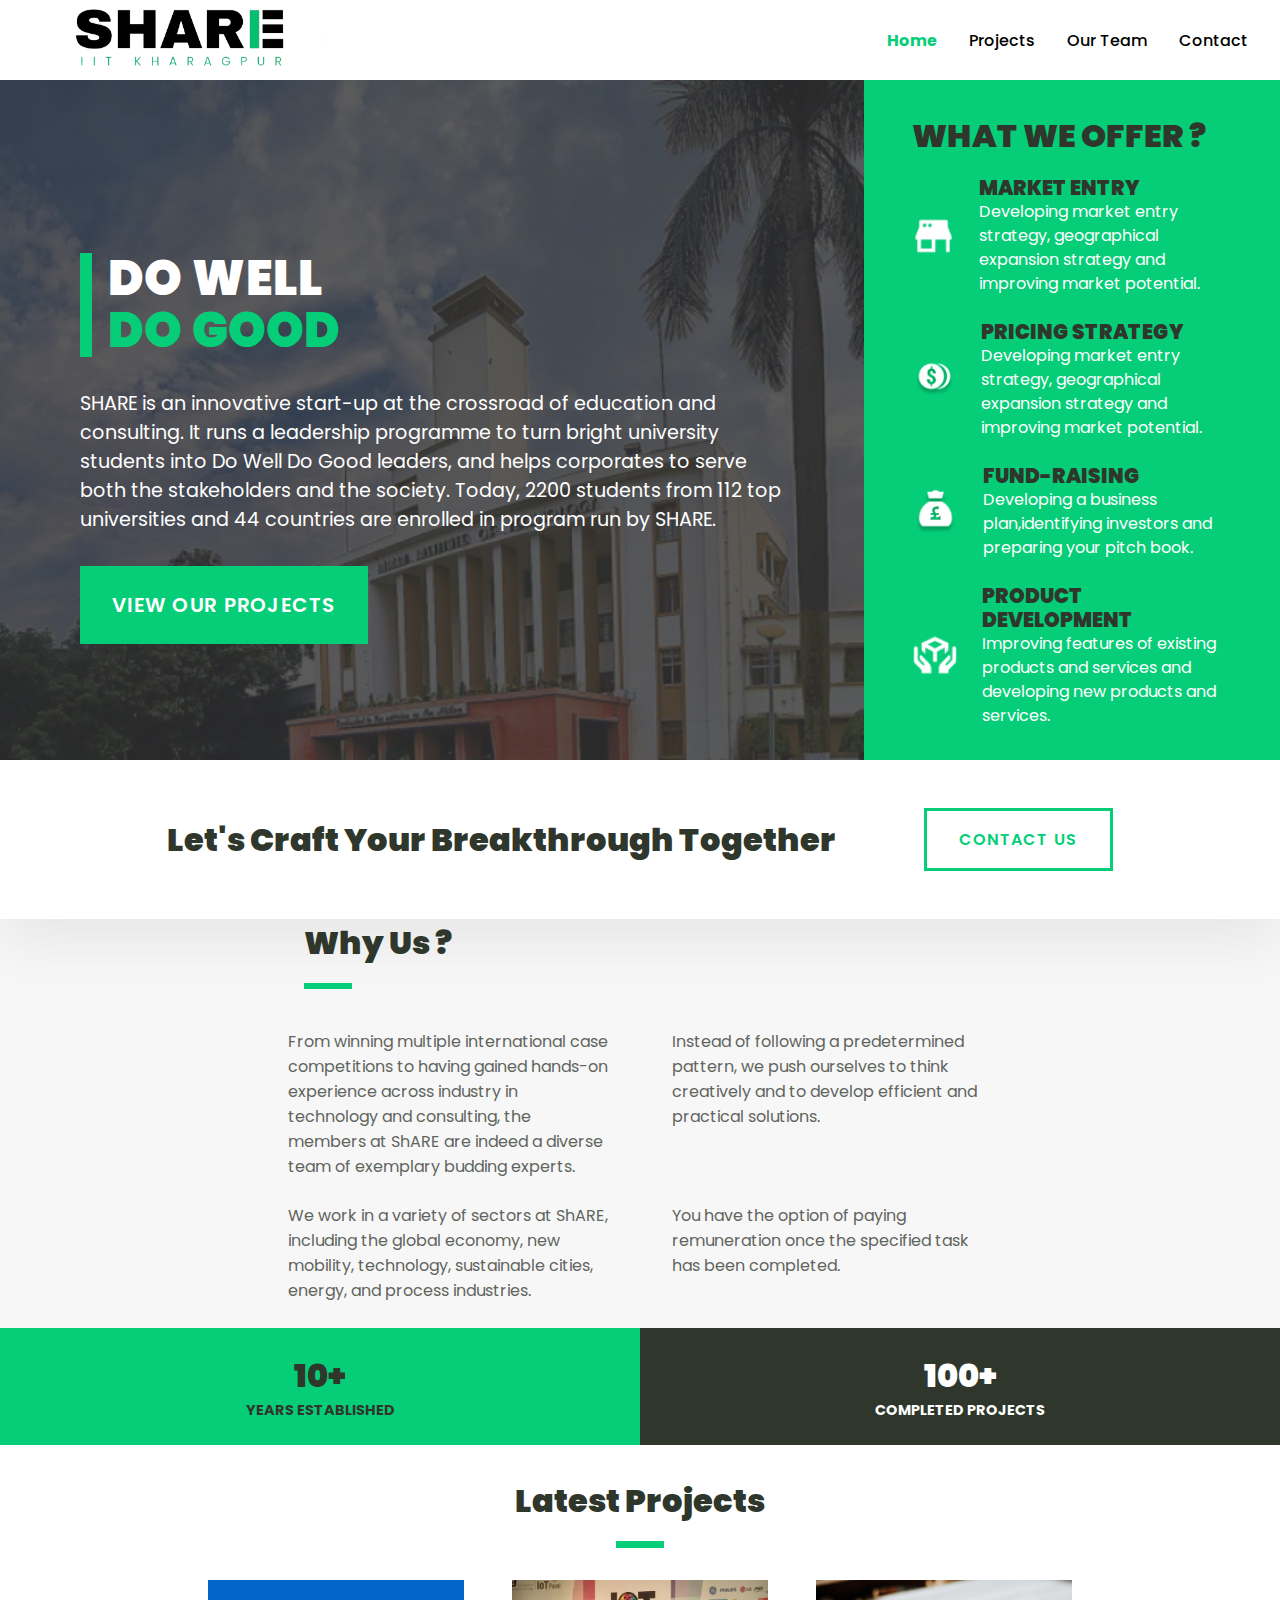
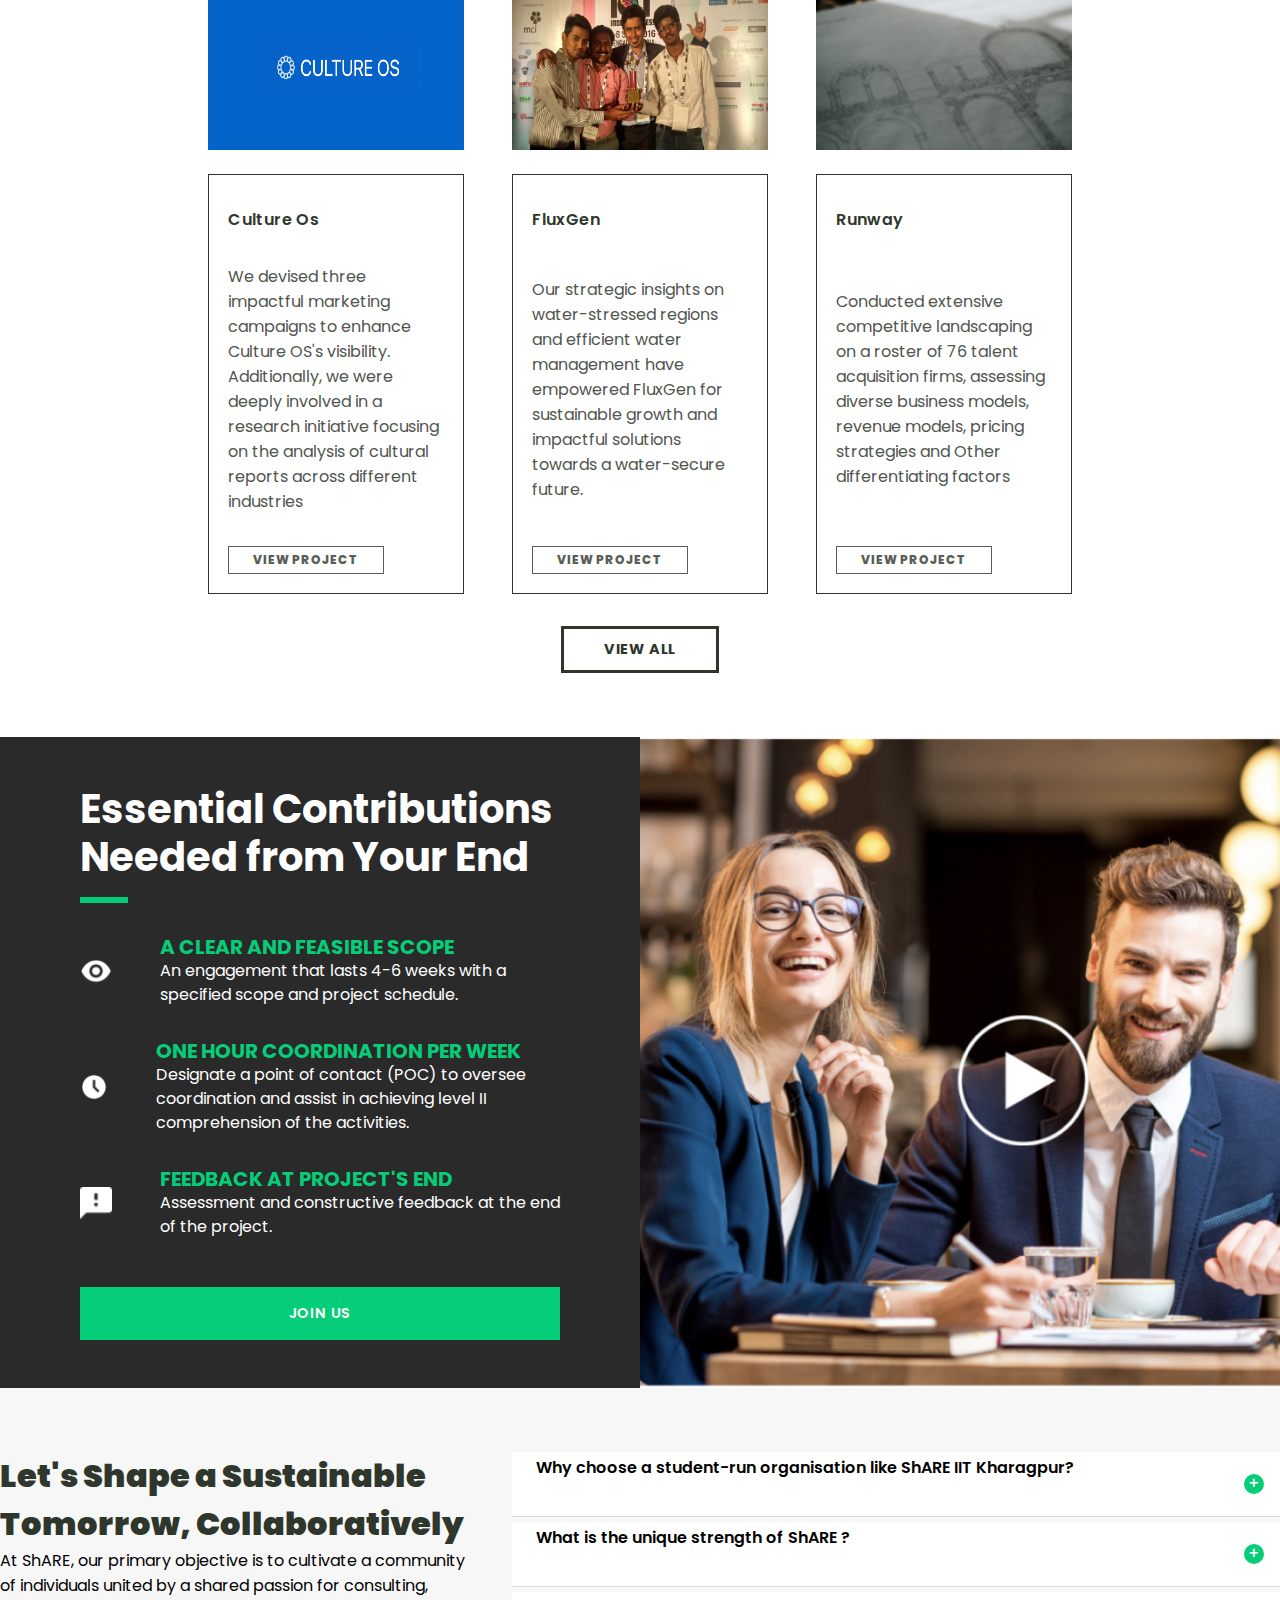
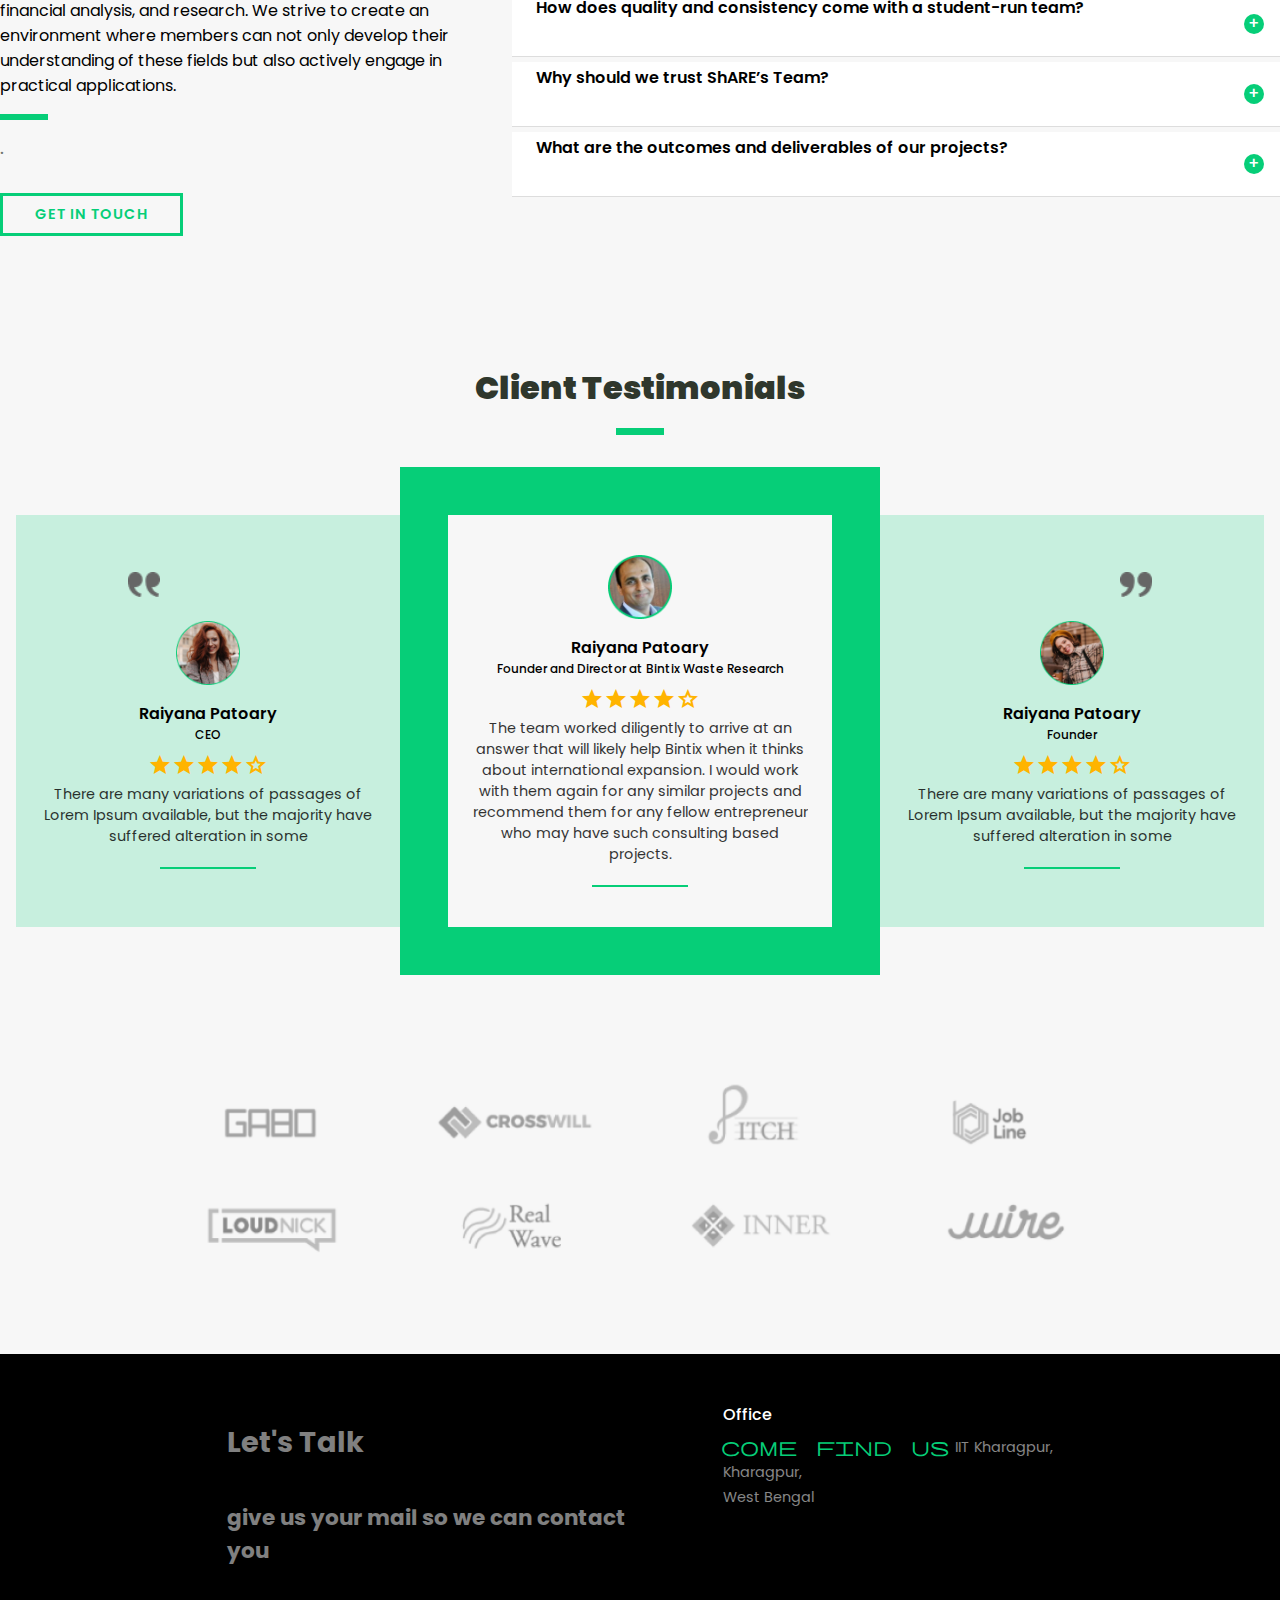
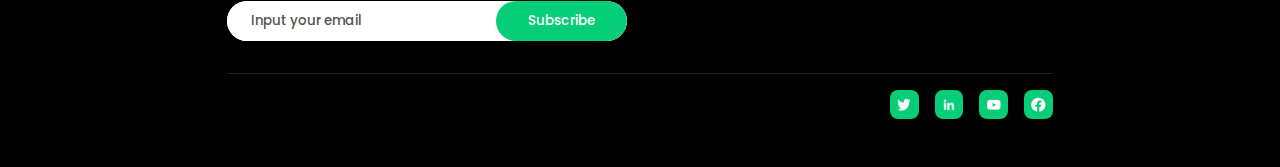
==== commit d503426e: "Update index.html" ====
--- a/index.html
+++ b/index.html
@@ -38,7 +38,7 @@
                     <span>DO GOOD</span>
                 </div>
                 <div id="heroAbout">
-                    ShARE is an innovative start-up at the crossroad of education and consulting. It runs a leadership programme to turn bright university students into Do Well Do Good leaders, and helps corporates to serve both the shareholders and the society. Today, 2200 students from 112 top universities and 44 countries are following the ShARE programme.
+                    SHARE is an innovative start-up at the crossroad of education and consulting. It runs a leadership programme to turn bright university students into Do Well Do Good leaders, and helps corporates to serve both the stakeholders and the society. Today, 2200 students from 112 top universities and 44 countries are enrolled in program run by SHARE.
                 </div>
                 <a href= "projects.html"><input id="heroBtn" type="button" value="VIEW OUR PROJECTS"></a>
             </div>
@@ -204,12 +204,7 @@
                 <span>ShARE offers startups a unique advantage with its agile, cost-effective approach. Leveraging the fresh perspective of student members, the firm provides innovative solutions, competitive pricing, and unparalleled commitment. Backed by leaders with experience at top firms, ShARE brings dedication and enthusiasm, fostering long-term, mutually beneficial partnerships for success. </span>
             </div>
 
-            <div class="FAQItem">
-                <div class="FAQquestion">
-                    <span>How does quality and consistency come with a student-run team?</span>
-                </div>
-                <span>ShARE, despite being student-run, upholds professionalism through rigorous recruitment, selecting high-achieving individuals with relevant expertise. Faculty mentorship from experienced IIT KGP staff ensures adherence to industry best practices. With a proven track record of surpassing expectations, ShARE's blend of youthful energy and mentorship distinguishes it, offering impactful and reliable project delivery.</span>
-            </div>
+          
 
             <div class="FAQItem">
                 <div class="FAQquestion">
@@ -217,6 +212,14 @@
                     </span>
                 </div>
                 <span>Collaborating with ShARE brings benefits, but considerations include aligning schedules due to academic commitments, acknowledging the learning curve of student members, and addressing potential resource limitations. While offering fresh perspectives, ShARE transparently communicates its capacity constraints, suggesting scalability may be better suited for larger teams, yet offering adaptable solutions within its scope. </span>
+            </div>
+
+            
+            <div class="FAQItem">
+                <div class="FAQquestion">
+                    <span>How does quality and consistency come with a student-run team?</span>
+                </div>
+                <span>ShARE, despite being student-run, upholds professionalism through rigorous recruitment, selecting high-achieving individuals with relevant expertise. Faculty mentorship from experienced IIT KGP staff ensures adherence to industry best practices. With a proven track record of surpassing expectations, ShARE's blend of youthful energy and mentorship distinguishes it, offering impactful and reliable project delivery.</span>
             </div>
 
             <div class="FAQItem">
--- a/style.css
+++ b/style.css
@@ -1113,8 +1113,7 @@
     }
 
     .FAQquestion span{
-       text-decoration: #06ce78 underline 0.8px;
-       text-underline-offset:4px;
+       
     } 
 
     .FAQItem.active > span {
@@ -1185,4 +1184,4 @@
         color: var(--light-gray);
         font-size: 1.2rem;
     }
-}+}
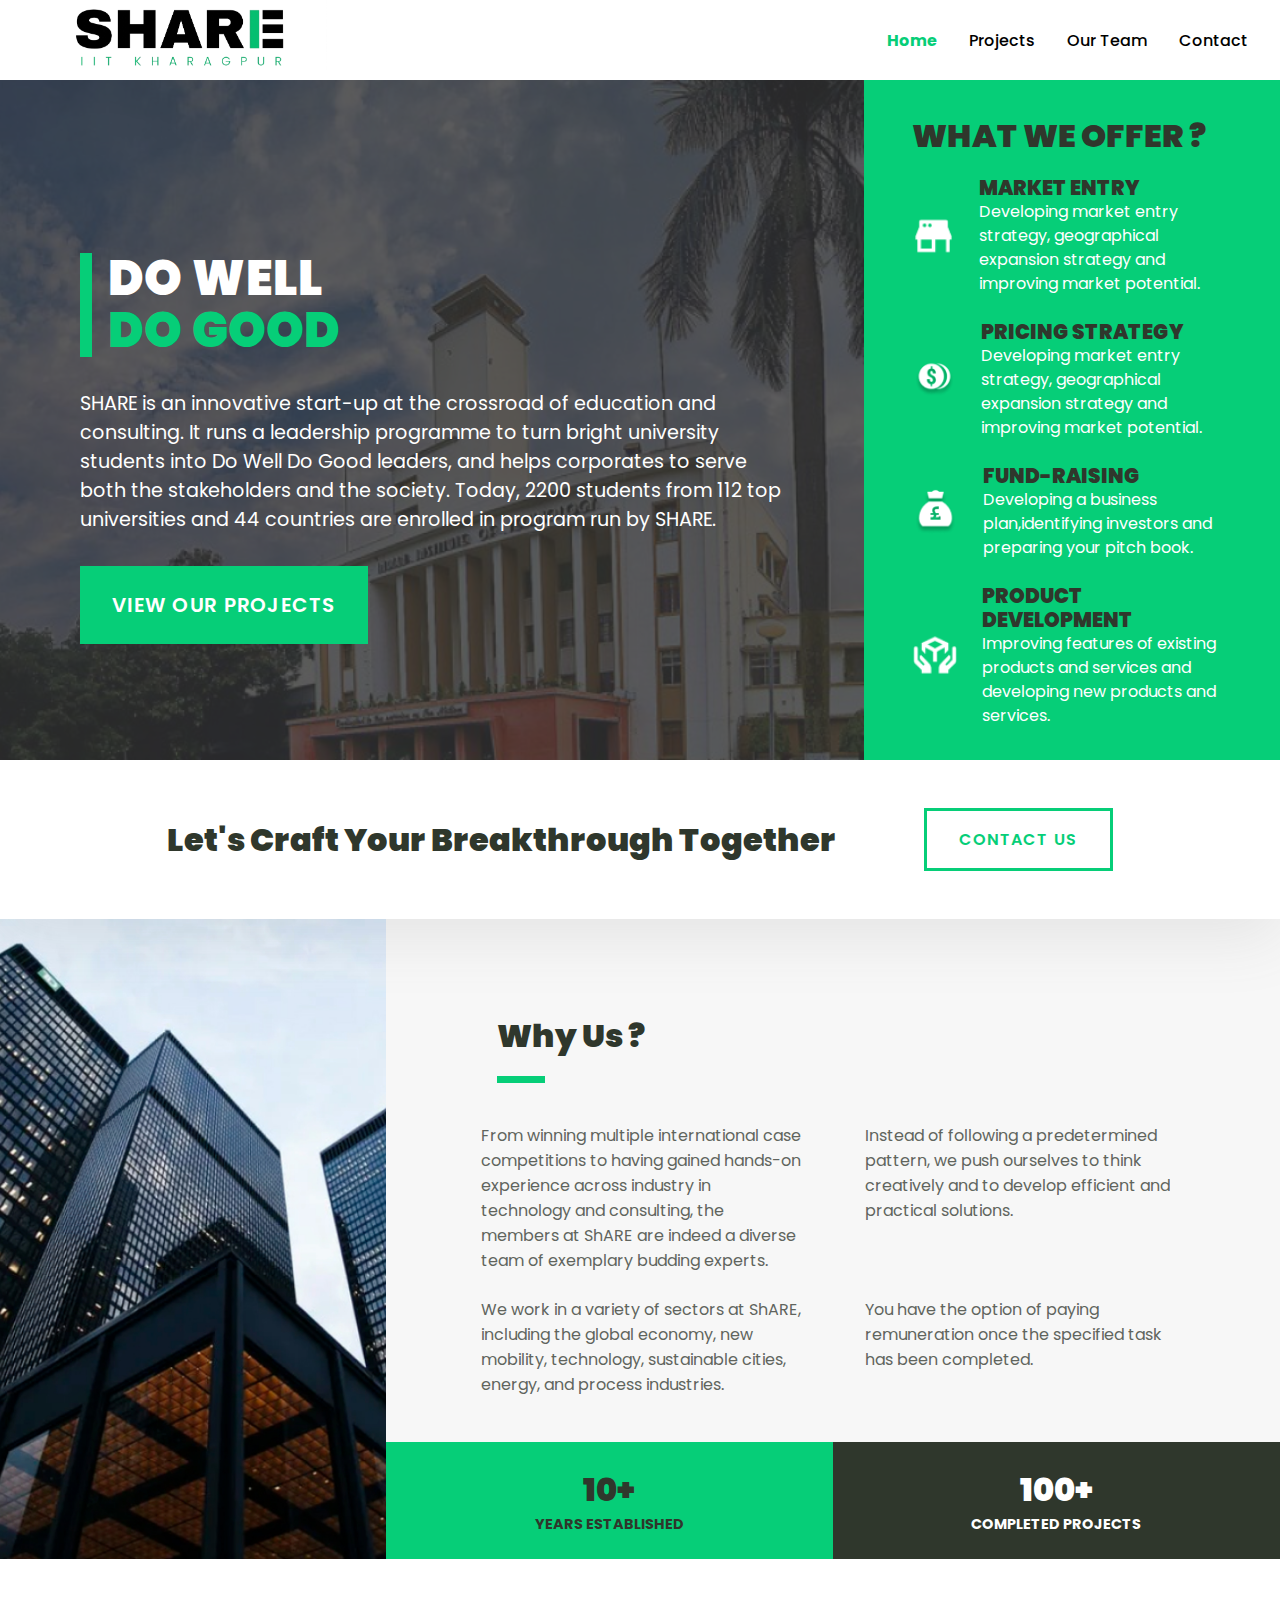
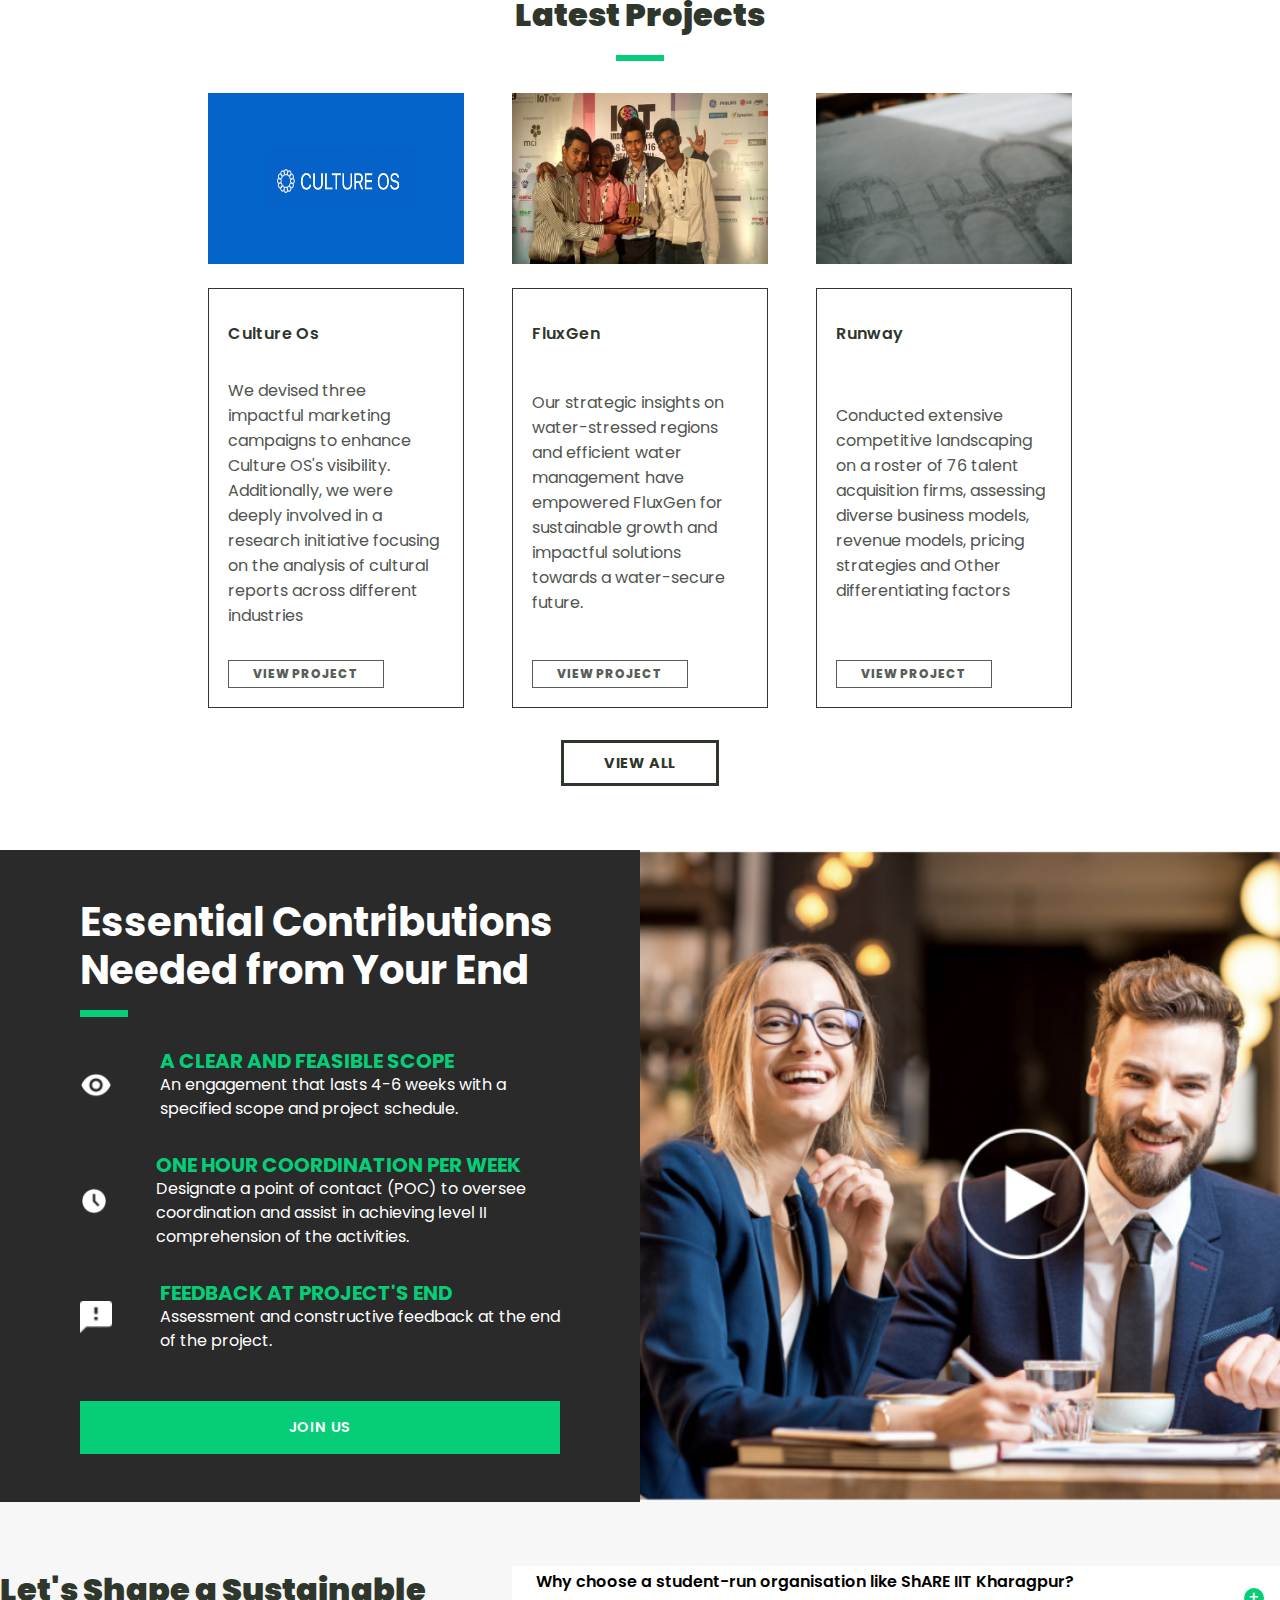
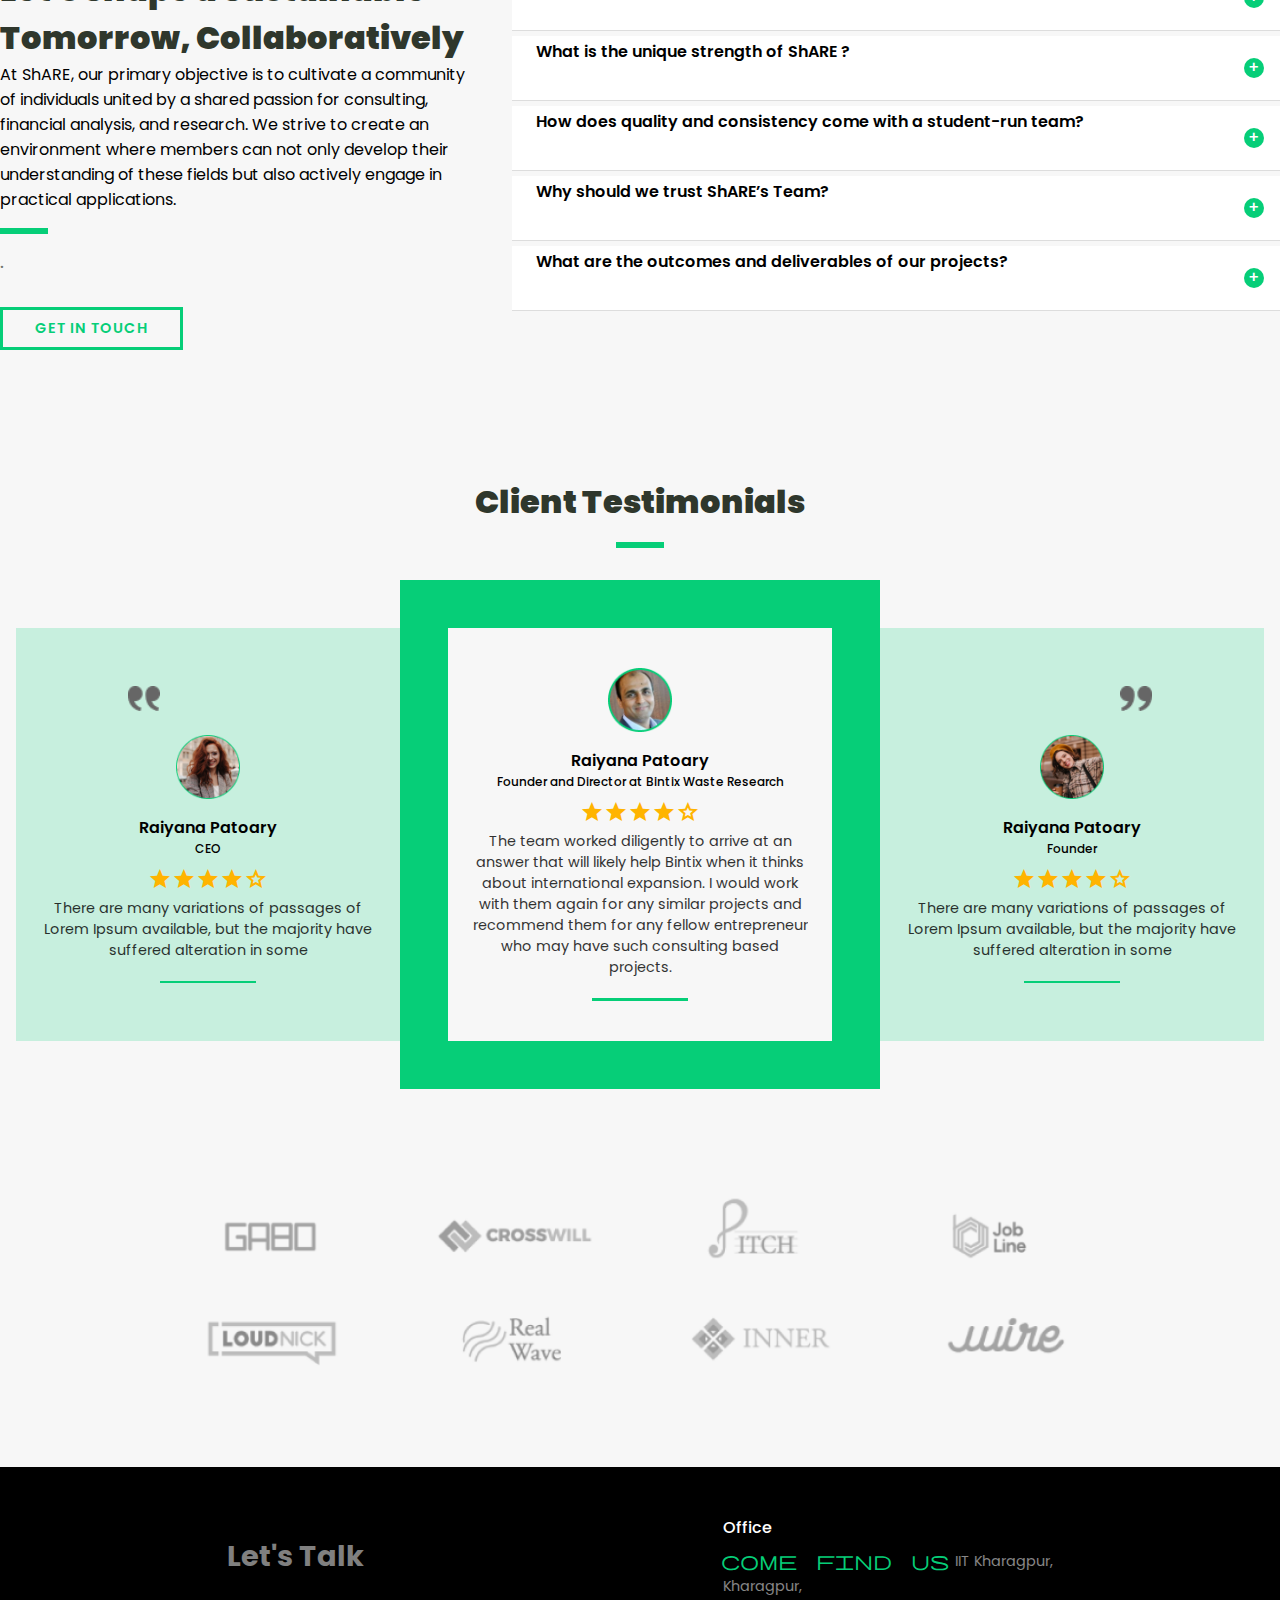
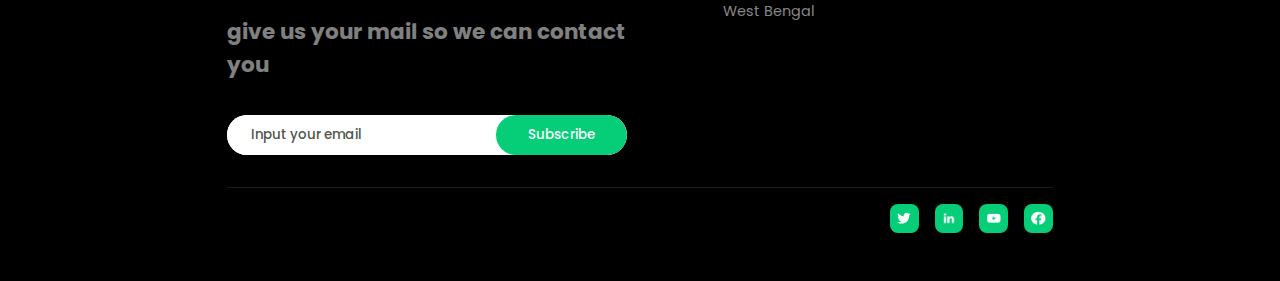
==== commit 5a67f089: "Update index.html" ====
--- a/index.html
+++ b/index.html
@@ -90,7 +90,8 @@
         <a href="contact.html"><input type="button" value="CONTACT US"></a>
     </div>
 
-    <div id="whyUs">
+   <div id="whyUs">
+        <img id="imgs" src="assets/why-us.jpg">
         <div id="whyUsInfo">
             <span id="whyUsHead">Why Us ?<div class="greenBar"></div></span>
             <div class="whyUsTextBlock">
@@ -101,7 +102,6 @@
                 <span>We work in a variety of sectors at ShARE, including the global economy, new mobility, technology, sustainable cities, energy, and process industries.</span>
                 <span>You have the option of paying remuneration once the specified task has been completed.</span>
             </div>
-            <br>
             <div id="whyUsStats">
                 <div>
                     <span>10+</span>
--- a/style.css
+++ b/style.css
@@ -1,4 +1,4 @@
-@import url('https://fonts.googleapis.com/css2?family=Poppins:wght@100;200;300;400;500;600;700;800;900&display=swap');
+        @import url('https://fonts.googleapis.com/css2?family=Poppins:wght@100;200;300;400;500;600;700;800;900&display=swap');
 @import url("https://fonts.googleapis.com/css2?family=Material+Symbols+Outlined:opsz,wght,FILL,GRAD@20..48,100..700,0..1,-50..200");
 
 body {
@@ -284,9 +284,16 @@
 
 #whyUsInfo {
     display: flex;
+        padding-top:3rem;
     flex-direction: column;
     width: 100%;
     background: #00000008;
+}
+.greenBar {
+    width: 3rem;
+    margin: 0.3rem 0.2rem;
+    height: 0.4rem;
+    background: var(--green);
 }
 
 #whyUsHead {
@@ -959,7 +966,11 @@
     
 }
 
-.slider-btn {
+
+.slider-btn{
+    visibility: hidden;
+}
+.slider-btn :hover{
     position: absolute;
     top: 50%;
     color:var(--green);
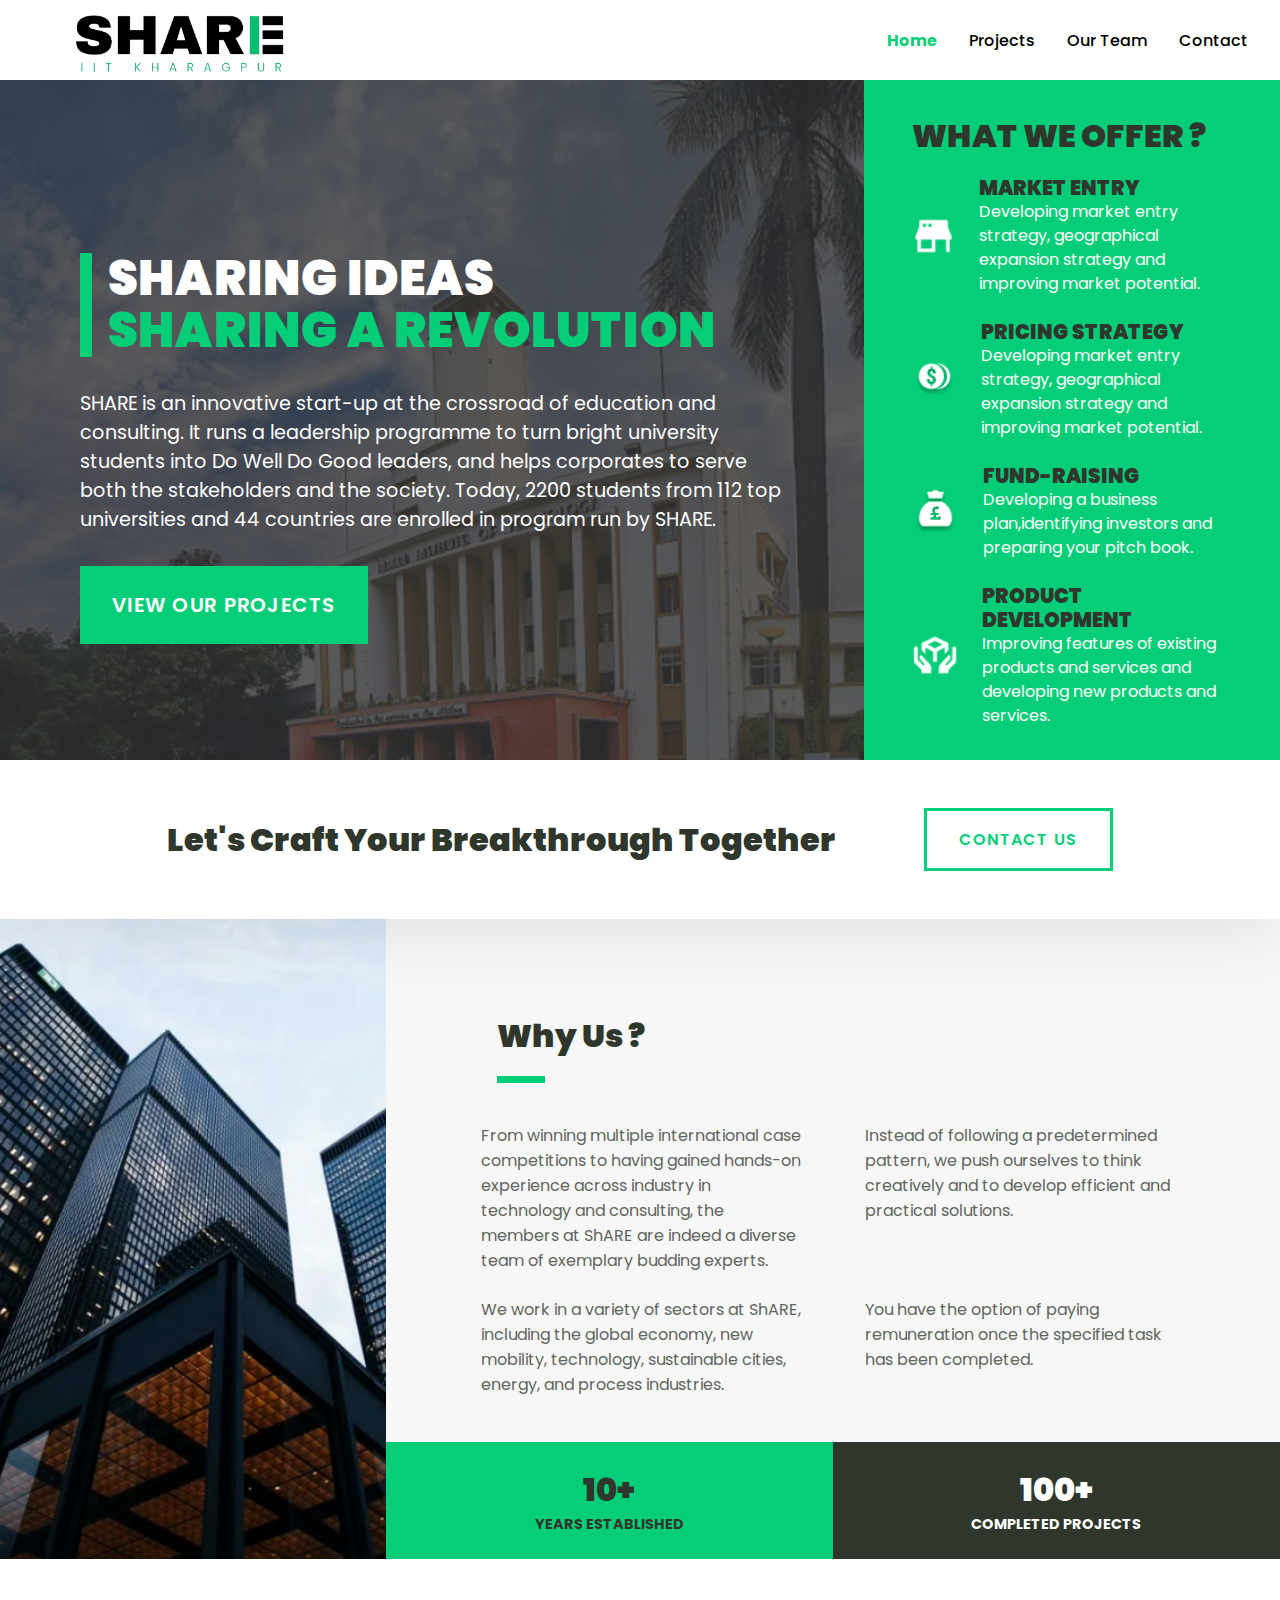
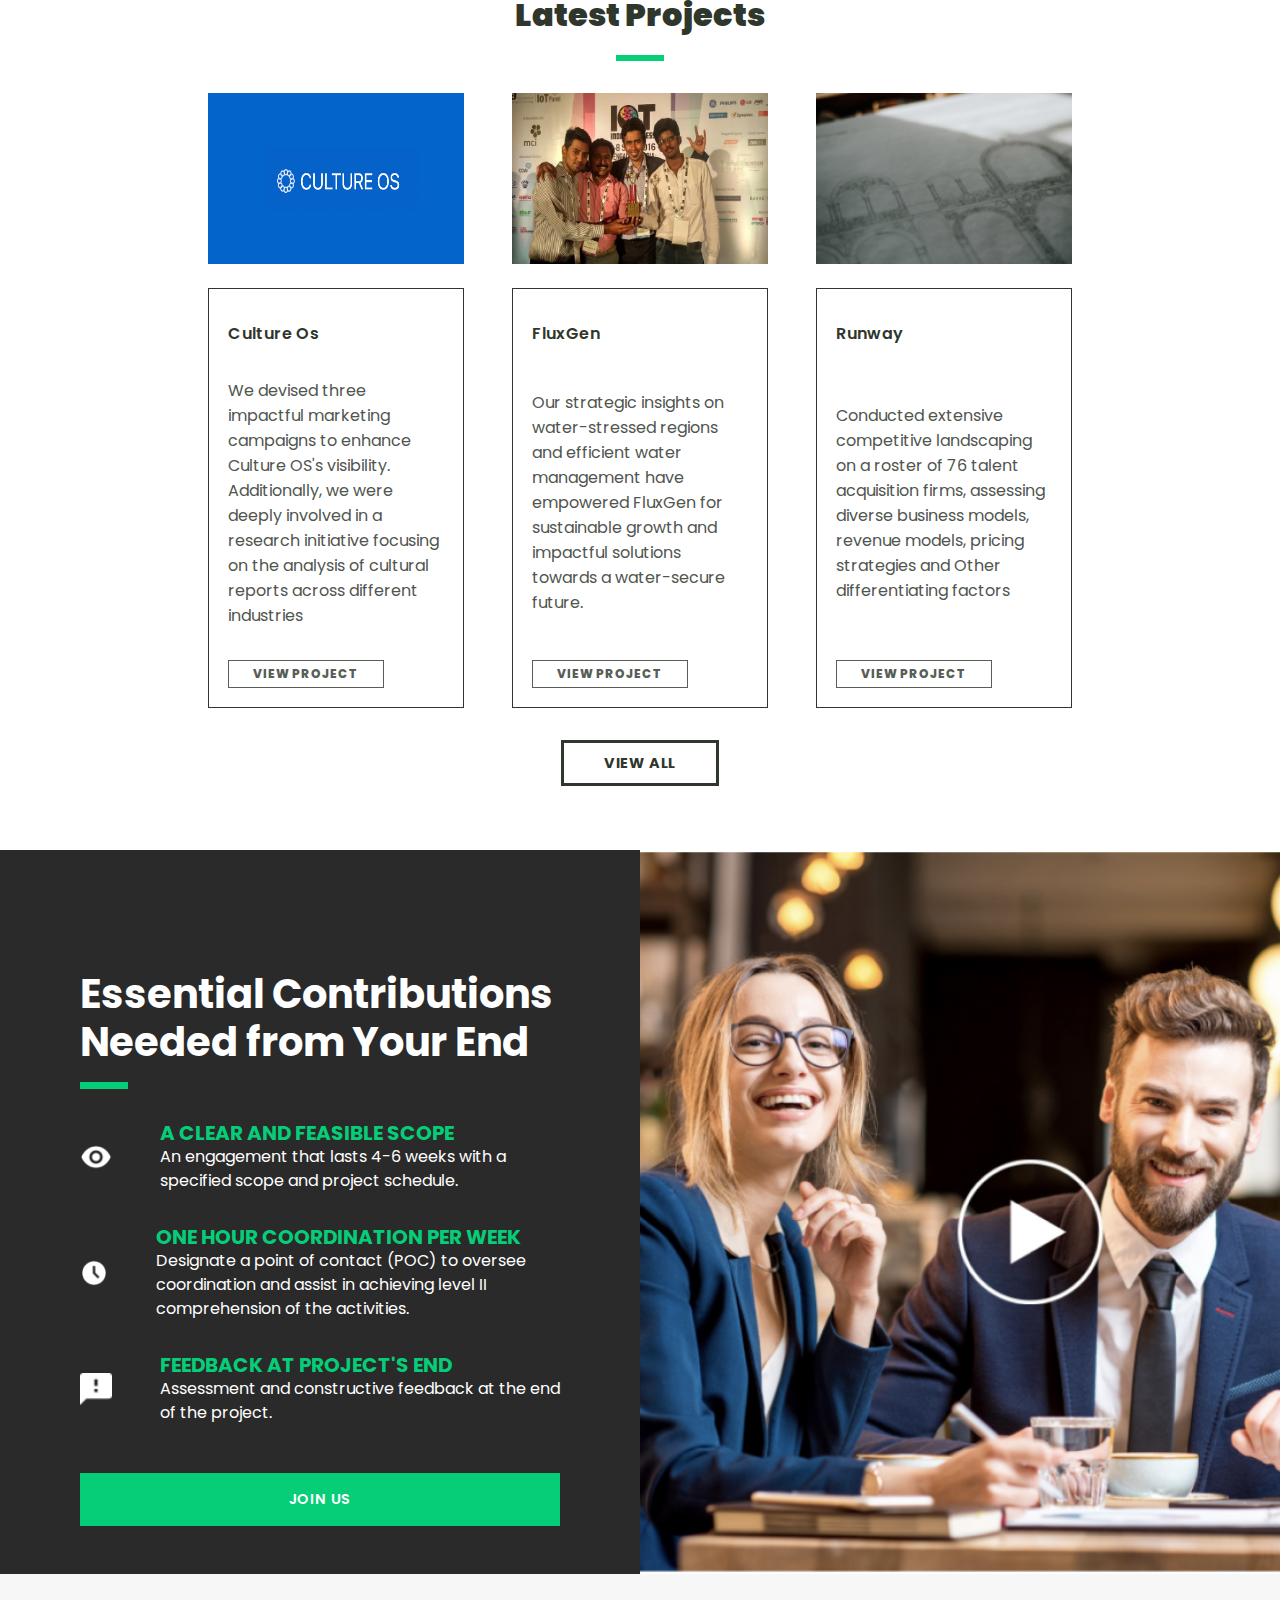
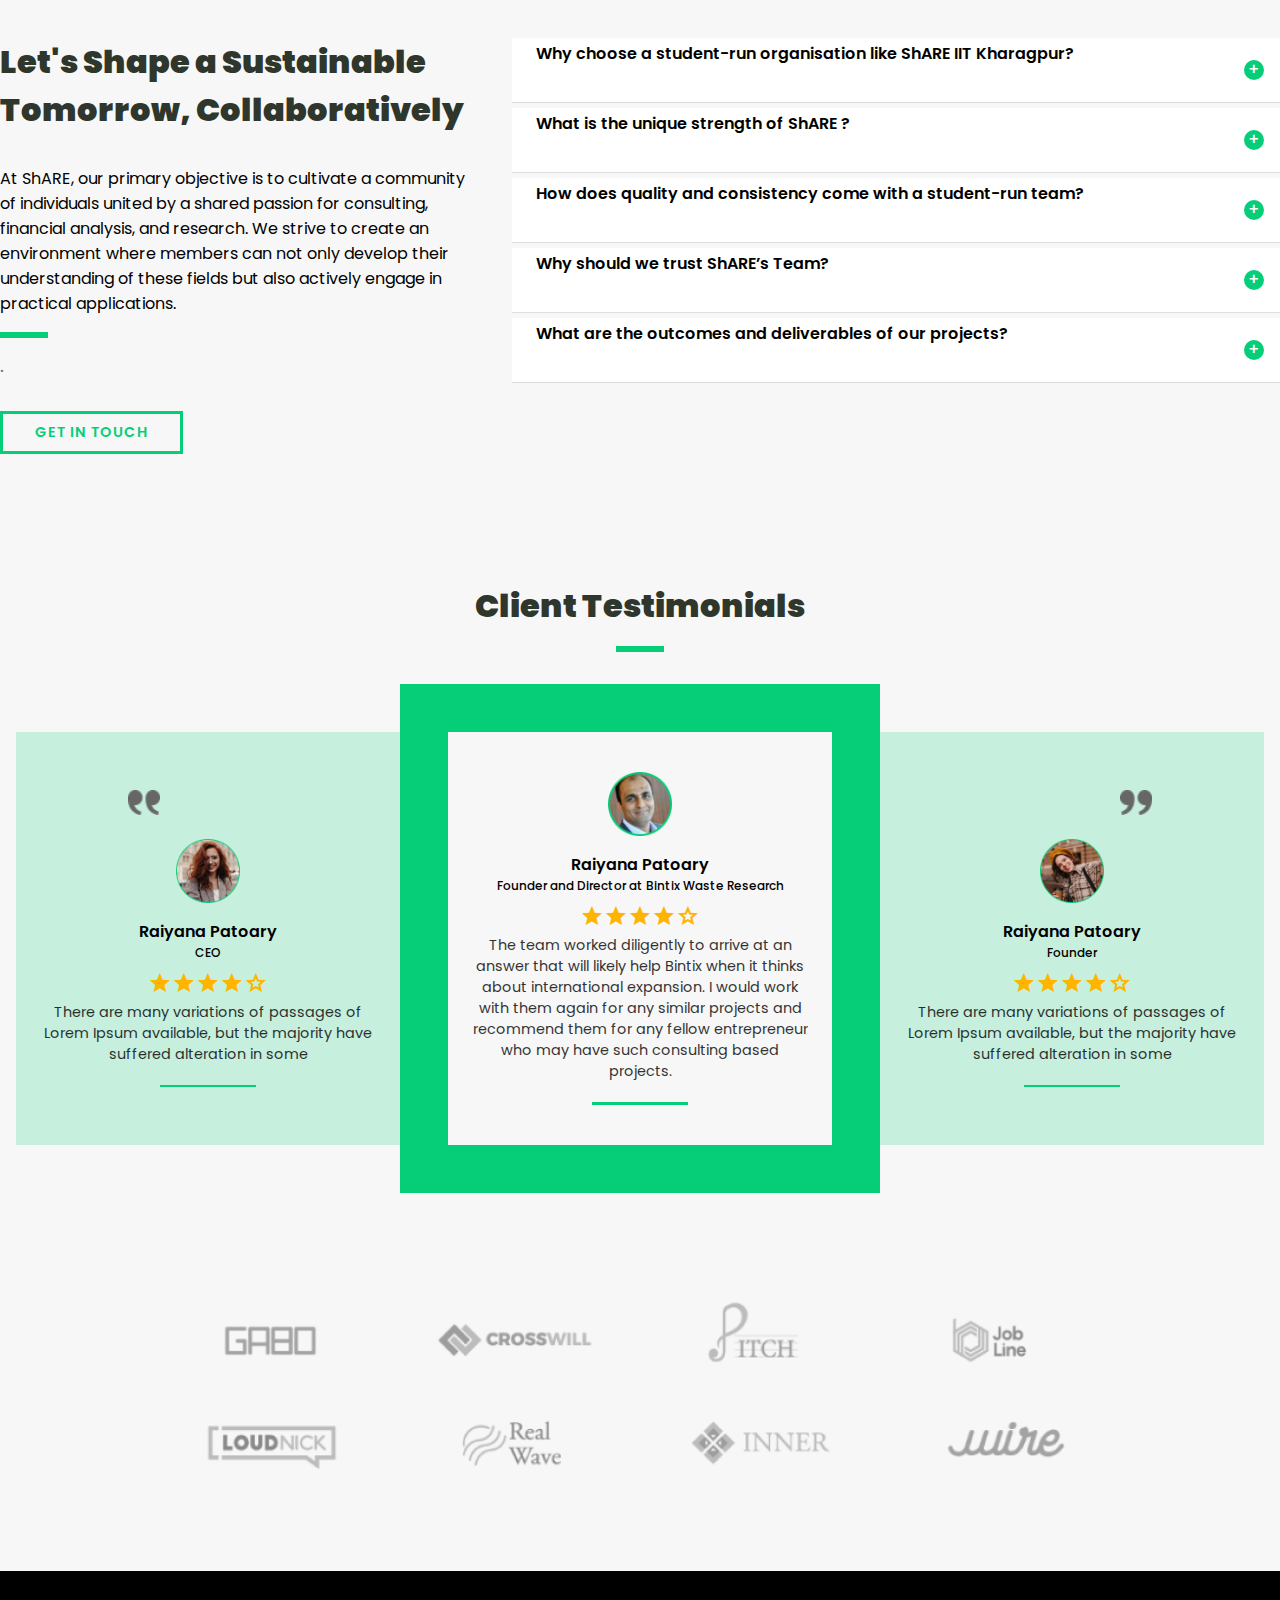
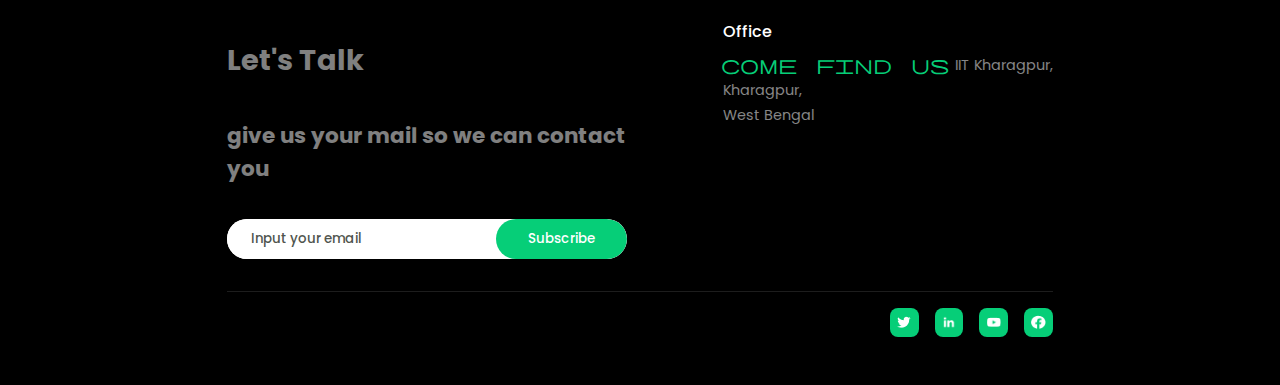
==== commit 54dd7301: "Update index.html" ====
--- a/index.html
+++ b/index.html
@@ -34,8 +34,8 @@
             <div id="heroLeftContent">
                 <br>
                 <div id="heroMotto">
-                    <span>DO WELL</span>
-                    <span>DO GOOD</span>
+                    <span>SHARING IDEAS</span>
+                    <span>SHARING A REVOLUTION</span>
                 </div>
                 <div id="heroAbout">
                     SHARE is an innovative start-up at the crossroad of education and consulting. It runs a leadership programme to turn bright university students into Do Well Do Good leaders, and helps corporates to serve both the stakeholders and the society. Today, 2200 students from 112 top universities and 44 countries are enrolled in program run by SHARE.
--- a/style.css
+++ b/style.css
@@ -17,6 +17,11 @@
     font-family: 'Poppins', sans-serif;
 }
 
+
+#navLogo img {
+    max-height: 80px !important;
+    padding-top: 0.8rem;
+}
 #navbar {
     width: 100%;
     box-sizing: border-box;
@@ -492,6 +497,7 @@
     flex-direction: column;
     background: #2a2a2a;
     padding: 3rem calc(25vw - 15rem);
+            padding-top: 7.5rem;
 }
 
 
@@ -579,6 +585,7 @@
     font-weight: 900;
     font-size: 2rem;
     color: var(--gray);
+        padding-bottom:2rem;
 }
 
 #FAQText {
@@ -1179,7 +1186,17 @@
         overflow: hidden;
         display:inline-block;
     }
-    
+    .FAQItem {
+    display: flex;
+    flex-direction: column;
+    max-height: 6rem;
+    overflow: hidden;
+    background: white;
+    border: solid #ddd;
+    border-width: 0 0 0.05rem 0;
+    transition: all 0.5s ease-in-out;
+    margin-bottom: 5px;
+}
     .projectsItem {
         display: flex;
         flex-direction: column;
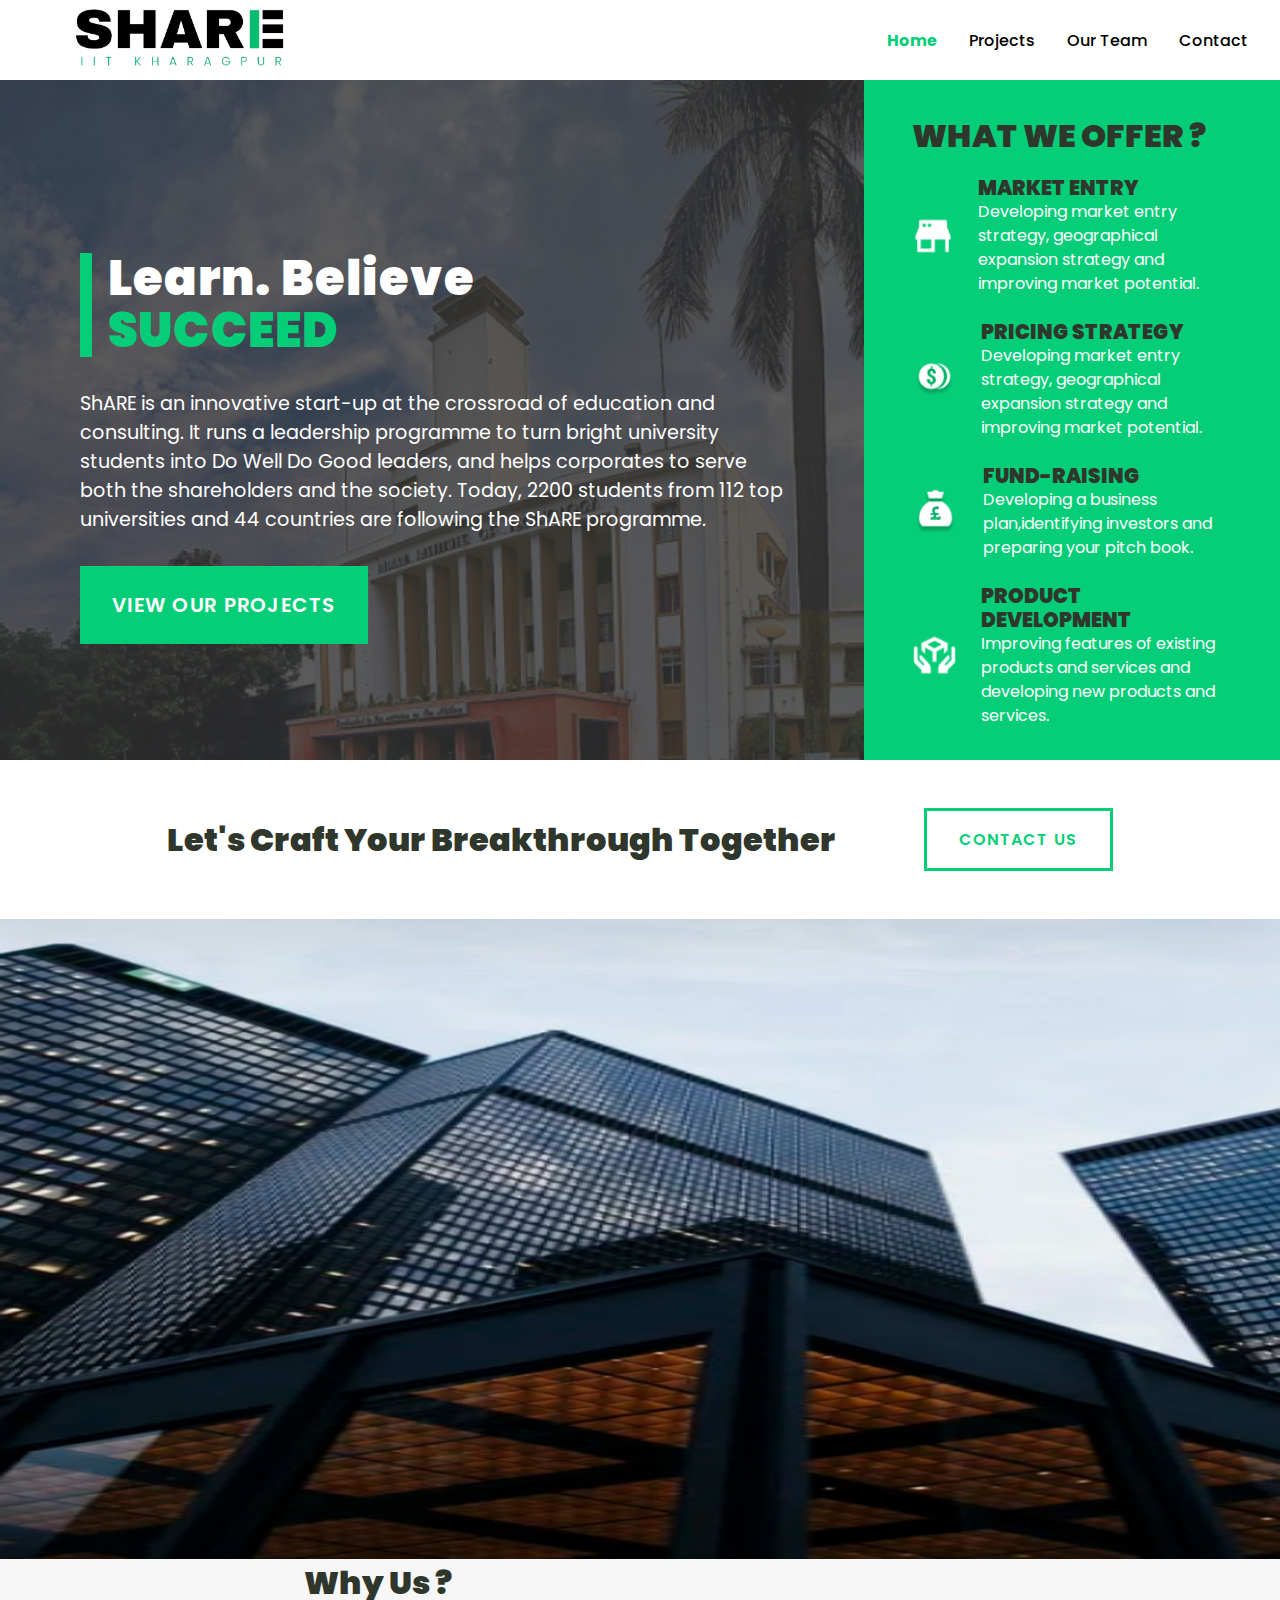
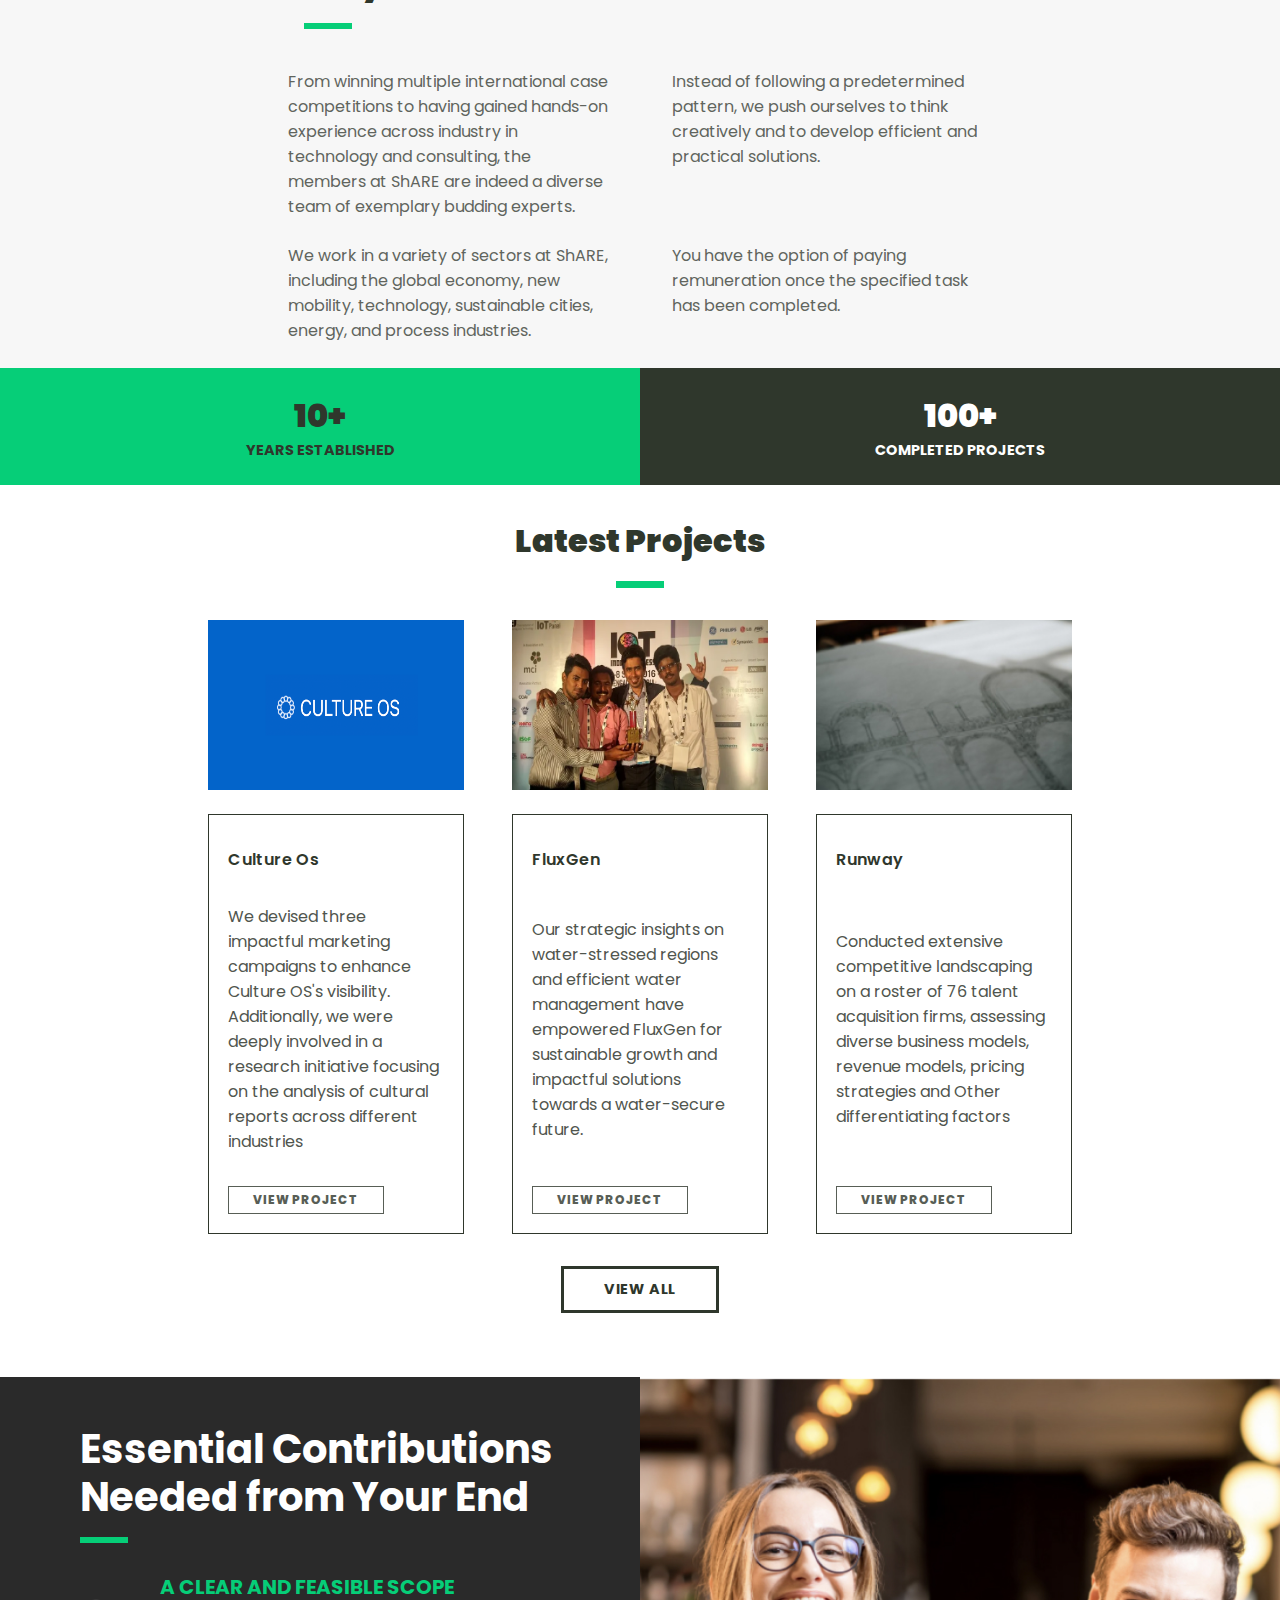
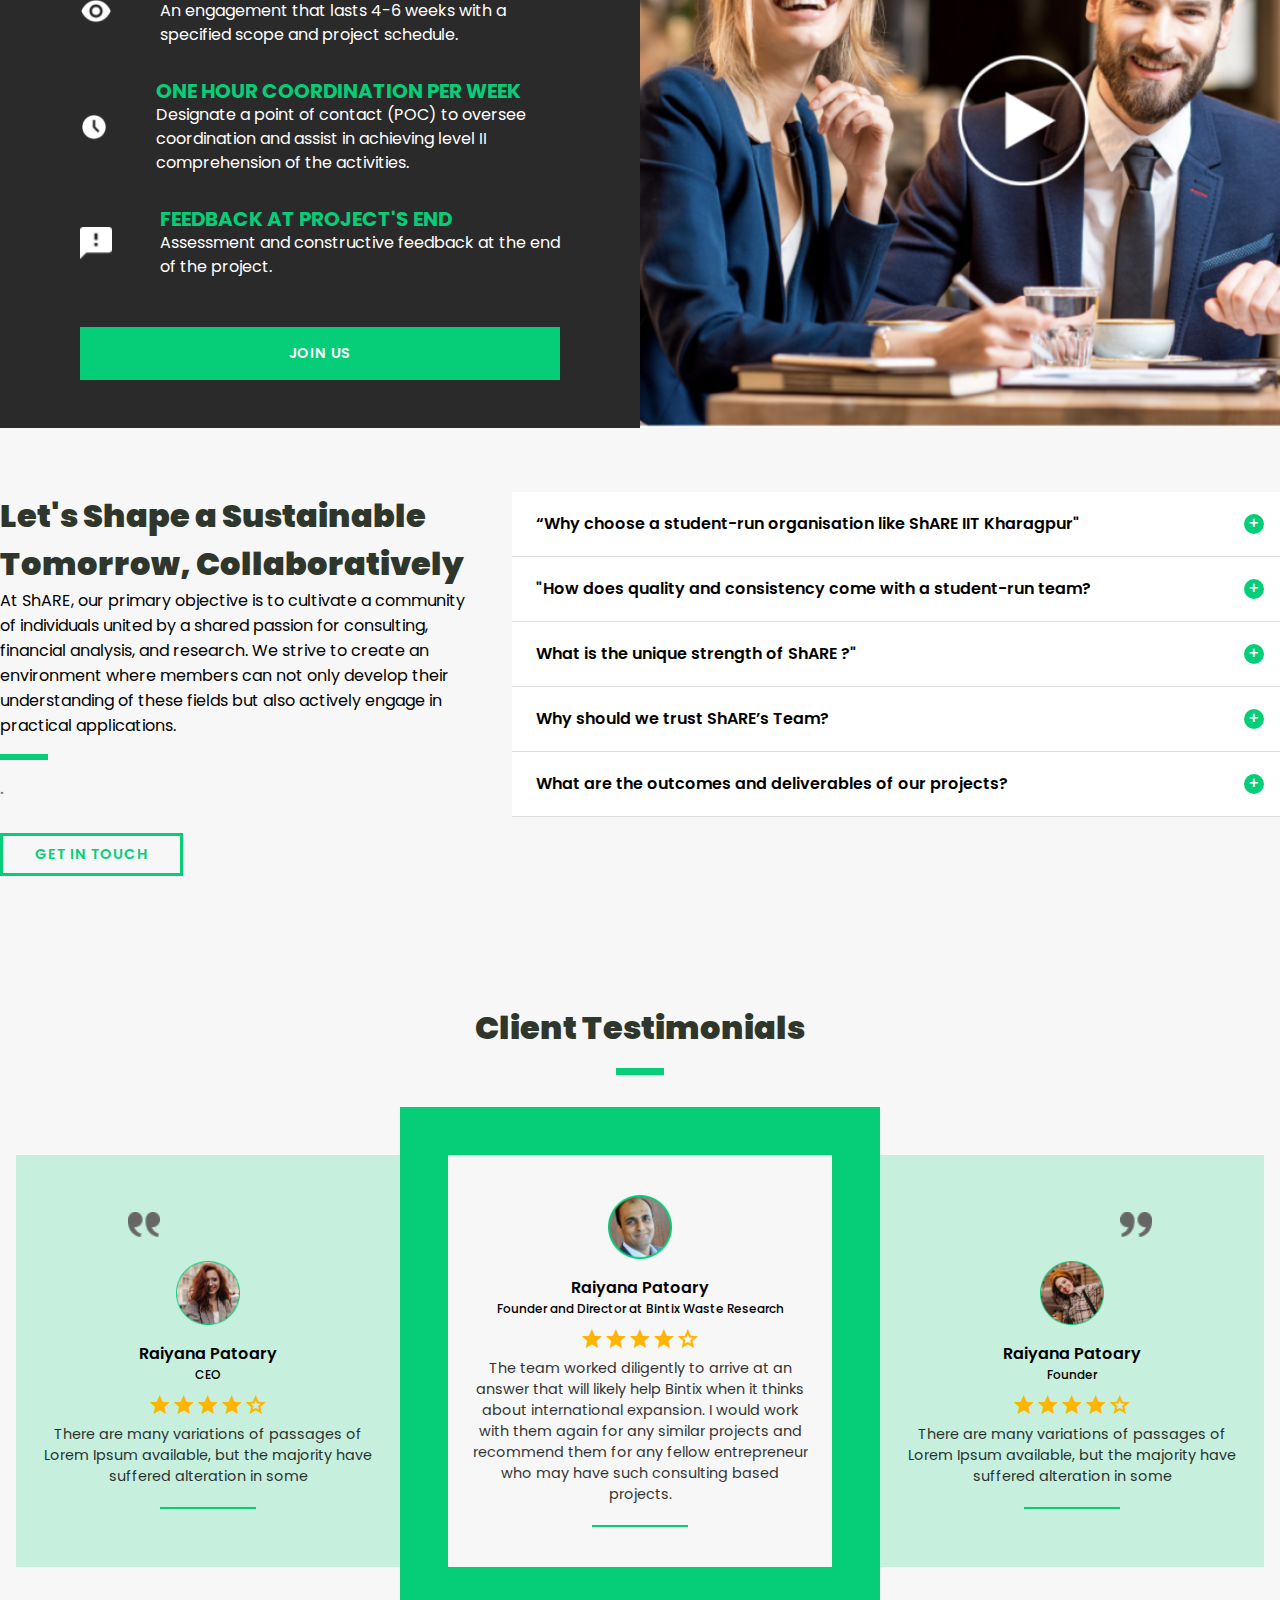
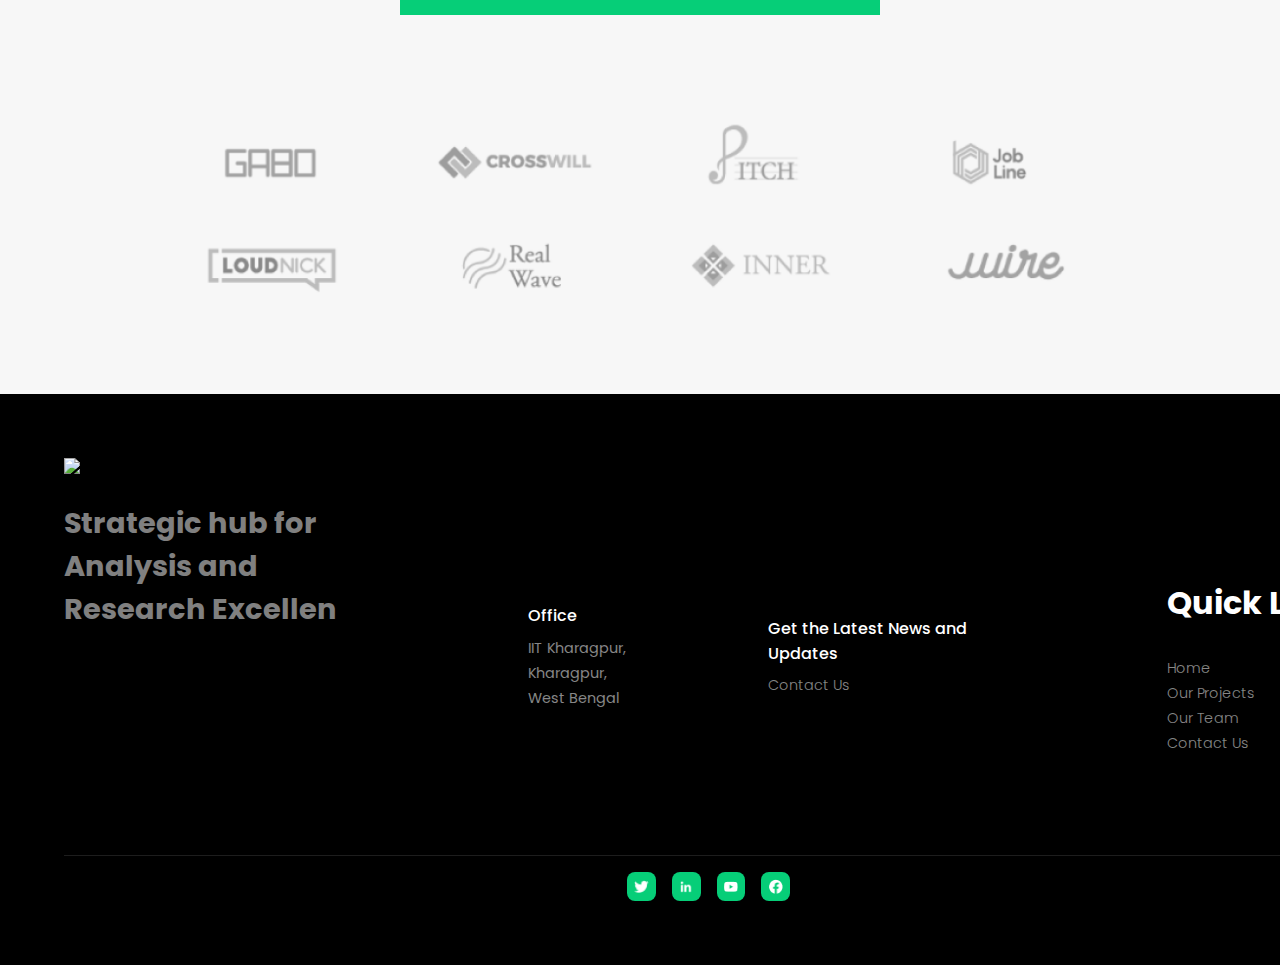
==== commit f96f0653: "Add files via upload" ====
--- a/index.html
+++ b/index.html
@@ -5,10 +5,10 @@
     <meta name="viewport" content="width=device-width, initial-scale=1.0">
     <title>ShARE - IIT Kharagpur</title>
     <link rel="stylesheet" href="style.css">
+    <link rel="stylesheet" href="contact.css">
 </head>
 <body>
     <div id="navbar">
-        
         <div id="navLogo">
             <input id="menu" class="material-symbols-outlined" type="button" value="menu">
             <div id="sidebar">
@@ -26,25 +26,21 @@
             <a href="contact.html">Contact</a>
         </div>
     </div>
-
-
     <div id="hero">
         <div id="heroLeft">
             <!-- <img id="heroBgImg" src="assets/hero-bg.jpg"> -->
             <div id="heroLeftContent">
                 <br>
                 <div id="heroMotto">
-                    <span>SHARING IDEAS</span>
-                    <span>SHARING A REVOLUTION</span>
+                    <span>Learn. Believe</span>
+                    <span>SUCCEED</span>
                 </div>
                 <div id="heroAbout">
-                    SHARE is an innovative start-up at the crossroad of education and consulting. It runs a leadership programme to turn bright university students into Do Well Do Good leaders, and helps corporates to serve both the stakeholders and the society. Today, 2200 students from 112 top universities and 44 countries are enrolled in program run by SHARE.
+                    ShARE is an innovative start-up at the crossroad of education and consulting. It runs a leadership programme to turn bright university students into Do Well Do Good leaders, and helps corporates to serve both the shareholders and the society. Today, 2200 students from 112 top universities and 44 countries are following the ShARE programme.
                 </div>
                 <a href= "projects.html"><input id="heroBtn" type="button" value="VIEW OUR PROJECTS"></a>
             </div>
-            
-        </div>
-
+        </div>
         <div id="heroRight">
             <span id="heroOfferTitle">WHAT WE OFFER ?</span>
             <div id="heroOfferList">
@@ -90,10 +86,11 @@
         <a href="contact.html"><input type="button" value="CONTACT US"></a>
     </div>
 
-   <div id="whyUs">
-        <img id="imgs" src="assets/why-us.jpg">
-        <div id="whyUsInfo">
+    <div id="whyUs">
+        <div id="whyUsInfo"><img src="assets/why-us.jpg" alt="">
             <span id="whyUsHead">Why Us ?<div class="greenBar"></div></span>
+            <div class="whyUs">
+            </div>
             <div class="whyUsTextBlock">
                 <span>From winning multiple international case competitions to having gained hands-on experience across industry in technology and consulting, the members at ShARE are indeed a diverse team of exemplary budding experts.</span>
                 <span>Instead of following a predetermined pattern, we push ourselves to think creatively and to develop efficient and practical solutions.</span>
@@ -102,6 +99,7 @@
                 <span>We work in a variety of sectors at ShARE, including the global economy, new mobility, technology, sustainable cities, energy, and process industries.</span>
                 <span>You have the option of paying remuneration once the specified task has been completed.</span>
             </div>
+            <br>
             <div id="whyUsStats">
                 <div>
                     <span>10+</span>
@@ -113,9 +111,7 @@
                 </div>
             </div>
         </div>
-
-    </div>
-
+    </div>
     <div id="projects">
         <span id="projectsHead">Latest Projects</span>
         <div class="greenBar"></div>
@@ -148,7 +144,6 @@
         </div>
         <a href="projects.html"><input id="openAllProjects" type="button" value="VIEW ALL"></a>
     </div>
-
     <div id="joinUs">
         <div id="joinUsContent">
             <span id="joinUsTitle">Essential Contributions Needed from Your End <div class="greenBar"></div></span>
@@ -179,11 +174,9 @@
                 </div>
             </div>
             <input id="joinUsBtn" type="button" value="JOIN US">
-
         </div>
         <img src="assets/video-preview.jpg" alt="">
     </div>
-
     <div id="FAQ">
         <div id="FAQContent">
             <span id="FAQHeader">Let's Shape a Sustainable Tomorrow, Collaboratively</span>
@@ -193,35 +186,27 @@
             <span id="FAQText"> .</span>
             <input id="getInTouchBtn" type="button" value="GET IN TOUCH">
         </div>
-
         <div id="FAQAccordian">
-
-            <div class="FAQItem">
-                <div class="FAQquestion">
-                    <span>Why choose a student-run organisation like ShARE IIT Kharagpur?
+            <div class="FAQItem">
+                <div class="FAQquestion">
+                    <span>“Why choose a student-run organisation like ShARE IIT Kharagpur"
                     </span>
                 </div>
                 <span>ShARE offers startups a unique advantage with its agile, cost-effective approach. Leveraging the fresh perspective of student members, the firm provides innovative solutions, competitive pricing, and unparalleled commitment. Backed by leaders with experience at top firms, ShARE brings dedication and enthusiasm, fostering long-term, mutually beneficial partnerships for success. </span>
             </div>
-
-          
-
-            <div class="FAQItem">
-                <div class="FAQquestion">
-                    <span>What is the unique strength of ShARE ?
+            <div class="FAQItem">
+                <div class="FAQquestion">
+                    <span>"How does quality and consistency come with a student-run team?</span>
+                </div>
+                <span>ShARE, despite being student-run, upholds professionalism through rigorous recruitment, selecting high-achieving individuals with relevant expertise. Faculty mentorship from experienced IIT KGP staff ensures adherence to industry best practices. With a proven track record of surpassing expectations, ShARE's blend of youthful energy and mentorship distinguishes it, offering impactful and reliable project delivery.</span>
+            </div>
+            <div class="FAQItem">
+                <div class="FAQquestion">
+                    <span>What is the unique strength of ShARE ?"
                     </span>
                 </div>
                 <span>Collaborating with ShARE brings benefits, but considerations include aligning schedules due to academic commitments, acknowledging the learning curve of student members, and addressing potential resource limitations. While offering fresh perspectives, ShARE transparently communicates its capacity constraints, suggesting scalability may be better suited for larger teams, yet offering adaptable solutions within its scope. </span>
             </div>
-
-            
-            <div class="FAQItem">
-                <div class="FAQquestion">
-                    <span>How does quality and consistency come with a student-run team?</span>
-                </div>
-                <span>ShARE, despite being student-run, upholds professionalism through rigorous recruitment, selecting high-achieving individuals with relevant expertise. Faculty mentorship from experienced IIT KGP staff ensures adherence to industry best practices. With a proven track record of surpassing expectations, ShARE's blend of youthful energy and mentorship distinguishes it, offering impactful and reliable project delivery.</span>
-            </div>
-
             <div class="FAQItem">
                 <div class="FAQquestion">
                     <span> Why should we trust ShARE’s Team?</span>
@@ -229,7 +214,6 @@
                 <span>College consulting firms build trust by demonstrating expertise through successful                outcomes, transparent communication about services and fees, providing client testimonials and references, maintaining confidentiality, and fostering a client-centric approach. Consistent delivery on promises, ethical practices, and a focus on client success further enhance credibility and trustworthiness.
                 </span>
             </div>
-
             <div class="FAQItem">
                 <div class="FAQquestion">
                     <span>What are the outcomes and deliverables of our projects?</span>
@@ -238,7 +222,6 @@
             </div>
         </div>
     </div>
-
     <div id="reviews">
         <span id="reviewsHead">Client Testimonials</span>
         <div class="greenBar"></div>
@@ -258,7 +241,6 @@
                 <span class="reviewText">There are many variations of passages of Lorem Ipsum available, but the majority have suffered alteration in some</span>
                 <div class="greenBarLong"></div>
             </div>
-
             <div id="review2">
                 <img class="reviewImg" src="assets/reviewer2.png">
                 <span class="reviewName">Raiyana Patoary</span>
@@ -273,7 +255,6 @@
                 <span class="reviewText">The team worked diligently to arrive at an answer that will likely help Bintix when it thinks about international expansion. I would work with them again for any similar projects and recommend them for any fellow entrepreneur who may have such consulting based projects.</span>
                 <div class="greenBarLong"></div>
             </div>
-
             <div id="review3">
                 <img src="assets/apostrophe-close.png">
                 <img class="reviewImg" src="assets/reviewer3.png">
@@ -290,40 +271,35 @@
                 <div class="greenBarLong"></div>
             </div>
         </div>
-        <div class="slider-container">
-            <div class="slides">
-                <div class="slide"><img src="assets/c2.png" alt="Image 1"></div>
-                <div class="slide"><img src="assets/c1.png" alt="Image 2"></div>
-                <div class="slide"><img src="assets/c3.png" alt="Image 3"></div>
-                <!-- Add more slides as needed -->
-            </div>
-        
-            <div class="slider-btn prev" onclick="prevSlide()">&#10094;</div>
-            <div class="slider-btn next" onclick="nextSlide()">&#10095;</div>
-        </div>
-    </div>
-
+    </div>
     <div id="clients">
         <img src="assets/Clients.png" alt="Our Clients">
     </div>
-
     <div id="footerContainer">
         <div id="footer">
             <div id="footerLinks">
                 <div id="newsletter">
-                    <span class="heading"><h1>Let's Talk</h1></span>
-                    <span class="subheading"><h2>give us your mail so we can contact you</h2></span>
-                    <div id="newletterSub">
-                        <input type="email" placeholder="Input your email">
-                        <input type="button" value="Subscribe">
-                    </div>
+                    <img src="assets/Logo_Share_2.png" alt="ShARE">
+                    <span class="heading"><h1>Strategic hub for Analysis and Research Excellen</h1></span>
                 </div>
                 <div class="footerLinksBlock">
                     <span>Office</span>
                     <div id="address">
-                        <span class="material-symbols-outlined">Come Find Us</span>
                         <span>IIT Kharagpur,<br>Kharagpur,<br>West Bengal</span>
-                    </div>
+                    </div> 
+                </div> 
+                <div class="footerLinksBlock">
+                    <span>Get the Latest News and Updates</span>
+                    <a href="" class = "Contact" type="button"> Contact Us</a>
+                </div>
+                <div class="footerLinksBlock">
+                    <span><h1>Quick Links</h1></span>
+                    <span><a href="index.html">Home</a></span>
+                    <span><a href="projects.html">Our Projects</a></span>
+                    <span>
+                        <a href="Team.html">Our Team</a>
+                    </span>
+                    <span><a href="contact.html">Contact Us</a></span>
                 </div>
             </div>
             <div id="footerSocials">
@@ -334,62 +310,6 @@
             </div>
         </div>    
     </div>
-    <!-- <script src="app.js"></script> -->
-    <script >
-        let currentIndex = 0;
-const totalSlides = document.querySelectorAll('.slide').length;
- function showSlide(index) {
-        const slides = document.querySelector('.slides');
-        if (index < 0) {
-            currentIndex = totalSlides - 1;
-        } else if (index >= totalSlides) {
-            currentIndex = 0;
-        } else {
-            currentIndex = index;
-        }
-
-        const translateValue = -currentIndex * 100 + '%';
-        slides.style.transform = `translateX(${translateValue})`;
-    }
-
-    function nextSlide() {
-        showSlide(currentIndex + 1);
-    }
-
-    function prevSlide() {
-        showSlide(currentIndex - 1);
-    }
-
-    // Auto slide every 3 seconds (adjust as needed)
-    setInterval(nextSlide, 5000);
-
-
-
-
-    const faqs = document.querySelectorAll(".FAQItem");
-console.log(faqs)
-
-const openFAQ = (i) => {
-    faqs.forEach((a, j) => {
-        if (i == j) {
-            a.classList.toggle("active")
-        }
-        else {
-            a.classList.remove('active');
-        }
-    })
-}
-
-faqs.forEach((a, i) => {
-    a.addEventListener("click", () => { openFAQ(i) })
-})
-
-document.getElementById('hamburger-menu').addEventListener('click', function () {
-    var navLinks = document.getElementById('navLinks');
-    navLinks.style.display = (navLinks.style.display === 'flex') ? 'none' : 'flex';
-});
-
-
-    </script>
+    <script src="app.js"></script>
 </body>
 </html>
--- a/style.css
+++ b/style.css
@@ -1,10 +1,9 @@
-        @import url('https://fonts.googleapis.com/css2?family=Poppins:wght@100;200;300;400;500;600;700;800;900&display=swap');
+@import url('https://fonts.googleapis.com/css2?family=Poppins:wght@100;200;300;400;500;600;700;800;900&display=swap');
 @import url("https://fonts.googleapis.com/css2?family=Material+Symbols+Outlined:opsz,wght,FILL,GRAD@20..48,100..700,0..1,-50..200");
 
 body {
     margin: 0;
     font-family: 'Poppins', sans-serif;
-  
 }
 
 :root {
@@ -17,11 +16,6 @@
     font-family: 'Poppins', sans-serif;
 }
 
-
-#navLogo img {
-    max-height: 80px !important;
-    padding-top: 0.8rem;
-}
 #navbar {
     width: 100%;
     box-sizing: border-box;
@@ -289,16 +283,9 @@
 
 #whyUsInfo {
     display: flex;
-        padding-top:3rem;
     flex-direction: column;
     width: 100%;
     background: #00000008;
-}
-.greenBar {
-    width: 3rem;
-    margin: 0.3rem 0.2rem;
-    height: 0.4rem;
-    background: var(--green);
 }
 
 #whyUsHead {
@@ -497,7 +484,6 @@
     flex-direction: column;
     background: #2a2a2a;
     padding: 3rem calc(25vw - 15rem);
-            padding-top: 7.5rem;
 }
 
 
@@ -585,7 +571,6 @@
     font-weight: 900;
     font-size: 2rem;
     color: var(--gray);
-        padding-bottom:2rem;
 }
 
 #FAQText {
@@ -632,7 +617,6 @@
     border: solid #ddd;
     border-width: 0 0 0.05rem 0;
     transition: all 0.5s ease-in-out;
-    margin-bottom: 5px;
 }
 
 
@@ -640,16 +624,14 @@
     display: flex;
     flex-direction: row;
     height: 4rem;
-    padding-bottom: 5px;
-    margin-bottom: 1px;
-    /* align-items: center; */
+    align-items: center;
     justify-content: space-between;
 }
 
 .FAQquestion span {
     min-height: 4rem;
     display: block;
-    line-height: 2rem;
+    line-height: 4rem;
     padding: 0 1.5rem;
     font-weight: 600;
     box-sizing: border-box;
@@ -668,8 +650,6 @@
     line-height: 1.25rem;
     margin-right: 1rem;
     border-radius: 2rem;
-    position:relative;
-    top:35%;
 }
 
 .FAQItem > span {
@@ -801,15 +781,17 @@
     background: black;
     display: flex;
     flex-direction: column;
-    align-items: center;
+    justify-content: space-between;
+    align-self: center;
 }
 
 #footer {
-    padding: 3rem 4rem;
-    width: max-content;
+    padding: 5% 5%;
+    width: fit-content;
     box-sizing: border-box;
     display: flex;
     flex-direction: column;
+    justify-content: space-between;
 }
 
 #footerLinks {
@@ -817,15 +799,16 @@
     flex-direction: row;
     width: max-content;
     margin: 0 auto;
-    padding: 0 0 1rem 0;
+    padding: 0 0 0 0;
     border-bottom: solid #ddd2 0.1rem;
-    column-gap: 6rem;
+    justify-content: space-between;
 }
 
 #newsletter {
     display: flex;
     flex-direction: column;
-    max-width: 25rem;
+    max-width: 25%;
+    align-self:flex-start;
 }
 
 #newsletter span {
@@ -876,6 +859,12 @@
 .footerLinksBlock {
     display: flex;
     flex-direction: column;
+    align-self: center;
+    max-width: 20%;
+    color: white;
+    size: 20px;
+    margin-top: 100px;
+    margin-bottom: 100px;
 }
 
 .footerLinksBlock > span:nth-child(1) {
@@ -920,8 +909,9 @@
     display: flex;
     flex-direction: row;
     width: 100%;
-    justify-content: flex-end;
+    justify-content: center;
     column-gap: 1rem;
+
 }
 
 #footerSocials a {
@@ -945,55 +935,6 @@
     width: 0.9rem;
     object-fit: contain;
 }
-
-
-.slider-container {
-    position: relative;
-    max-width: 400px;
-    margin: auto;
-    overflow: hidden;
-    display:none;
-}
-
-.slides {
-    display: flex;
-    transition: transform 0.5s ease-in-out;
-}
-
-.slide {
-    min-width: 100%;
-    
-    
-}
-.slide img{
-    width:100%;
-    height:100%;
-    object-fit: cover;
-    background-repeat: none;
-    
-}
-
-
-.slider-btn{
-    visibility: hidden;
-}
-.slider-btn :hover{
-    position: absolute;
-    top: 50%;
-    color:var(--green);
-    transform: translateY(-50%);
-    font-size: 24px;
-    cursor: pointer;
-}
-
-.prev {
-    left: 2px;
-}
-
-.next {
-    right: 2px;
-}
-
 @media screen and (max-width: 900px) {
     :root{
         font-size: small;
@@ -1019,23 +960,6 @@
         column-gap: 2rem;
     }
     
-
-.FAQquestion::after {
-    content: "+";
-    display: block;
-    height: 1.25rem;
-    width: 1.25rem;
-    background: var(--green);
-    color: white;
-    font-weight: 500;
-    font-size: 1rem;
-    text-align: center;
-    line-height: 1.25rem;
-    margin-right: 1rem;
-    border-radius: 2rem;
-    position: relative;
-    top: 35%;
-}
     #whyUsHead {
         color: var(--gray);
         font-weight: 900;
@@ -1060,6 +984,13 @@
         flex-direction: row;
         width: 100%;
     }
+    #whyUsInfo{
+        display: flex;
+        flex-direction: row;
+    }
+    #whyUsInfo img{
+        height: max-content;
+    }
     #joinUs > img {
         display:none;
 
@@ -1070,7 +1001,6 @@
        
        
     }
-    
     #projectsList {
         display: flex;
         flex-direction: row;
@@ -1125,19 +1055,6 @@
     #review3{
         display: none;
     }
-
-    .FAQquestion::after{
-        display:none;
-    }
-
-    .FAQquestion span{
-       
-    } 
-
-    .FAQItem.active > span {
-        margin-top: 0.5rem;
-        opacity: 0.8;
-    }
     #footerContainer {
         width: 100%;
         background: black;
@@ -1172,44 +1089,4 @@
     #callToAction {
         flex-direction: column;
     }
-    #testimonials {
-        display: none;
-        flex-direction: row;
-        column-gap: 3rem;
-        margin-top: 4rem;
-    }
-
-    .slider-container {
-        position: relative;
-        max-width: 400px;
-        margin: auto;
-        overflow: hidden;
-        display:inline-block;
-    }
-    .FAQItem {
-    display: flex;
-    flex-direction: column;
-    max-height: 6rem;
-    overflow: hidden;
-    background: white;
-    border: solid #ddd;
-    border-width: 0 0 0.05rem 0;
-    transition: all 0.5s ease-in-out;
-    margin-bottom: 5px;
-}
-    .projectsItem {
-        display: flex;
-        flex-direction: column;
-        row-gap: 1.5rem;
-        width: 20rem;
-        margin-bottom:2rem;
-        
-
-    }
-
-    .projectText {
-        width: 100%;
-        color: var(--light-gray);
-        font-size: 1.2rem;
-    }
-}
+}